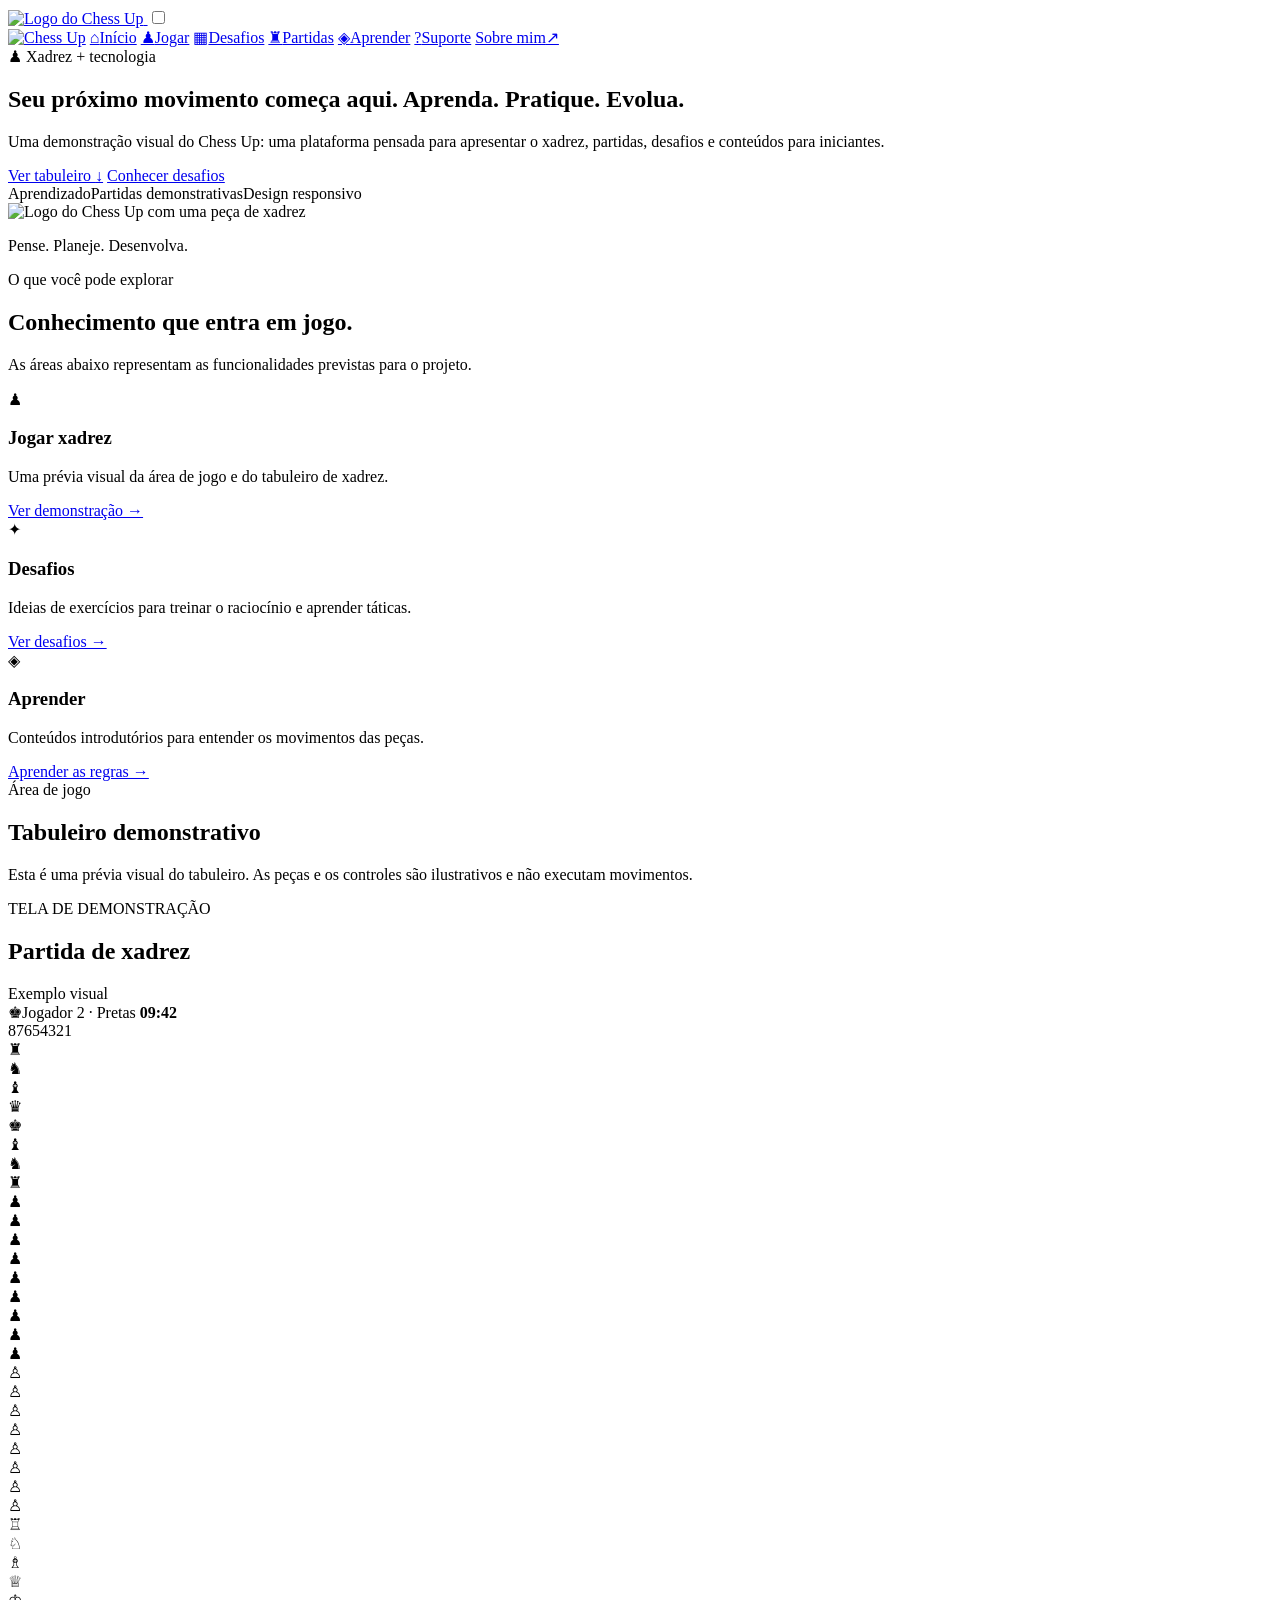
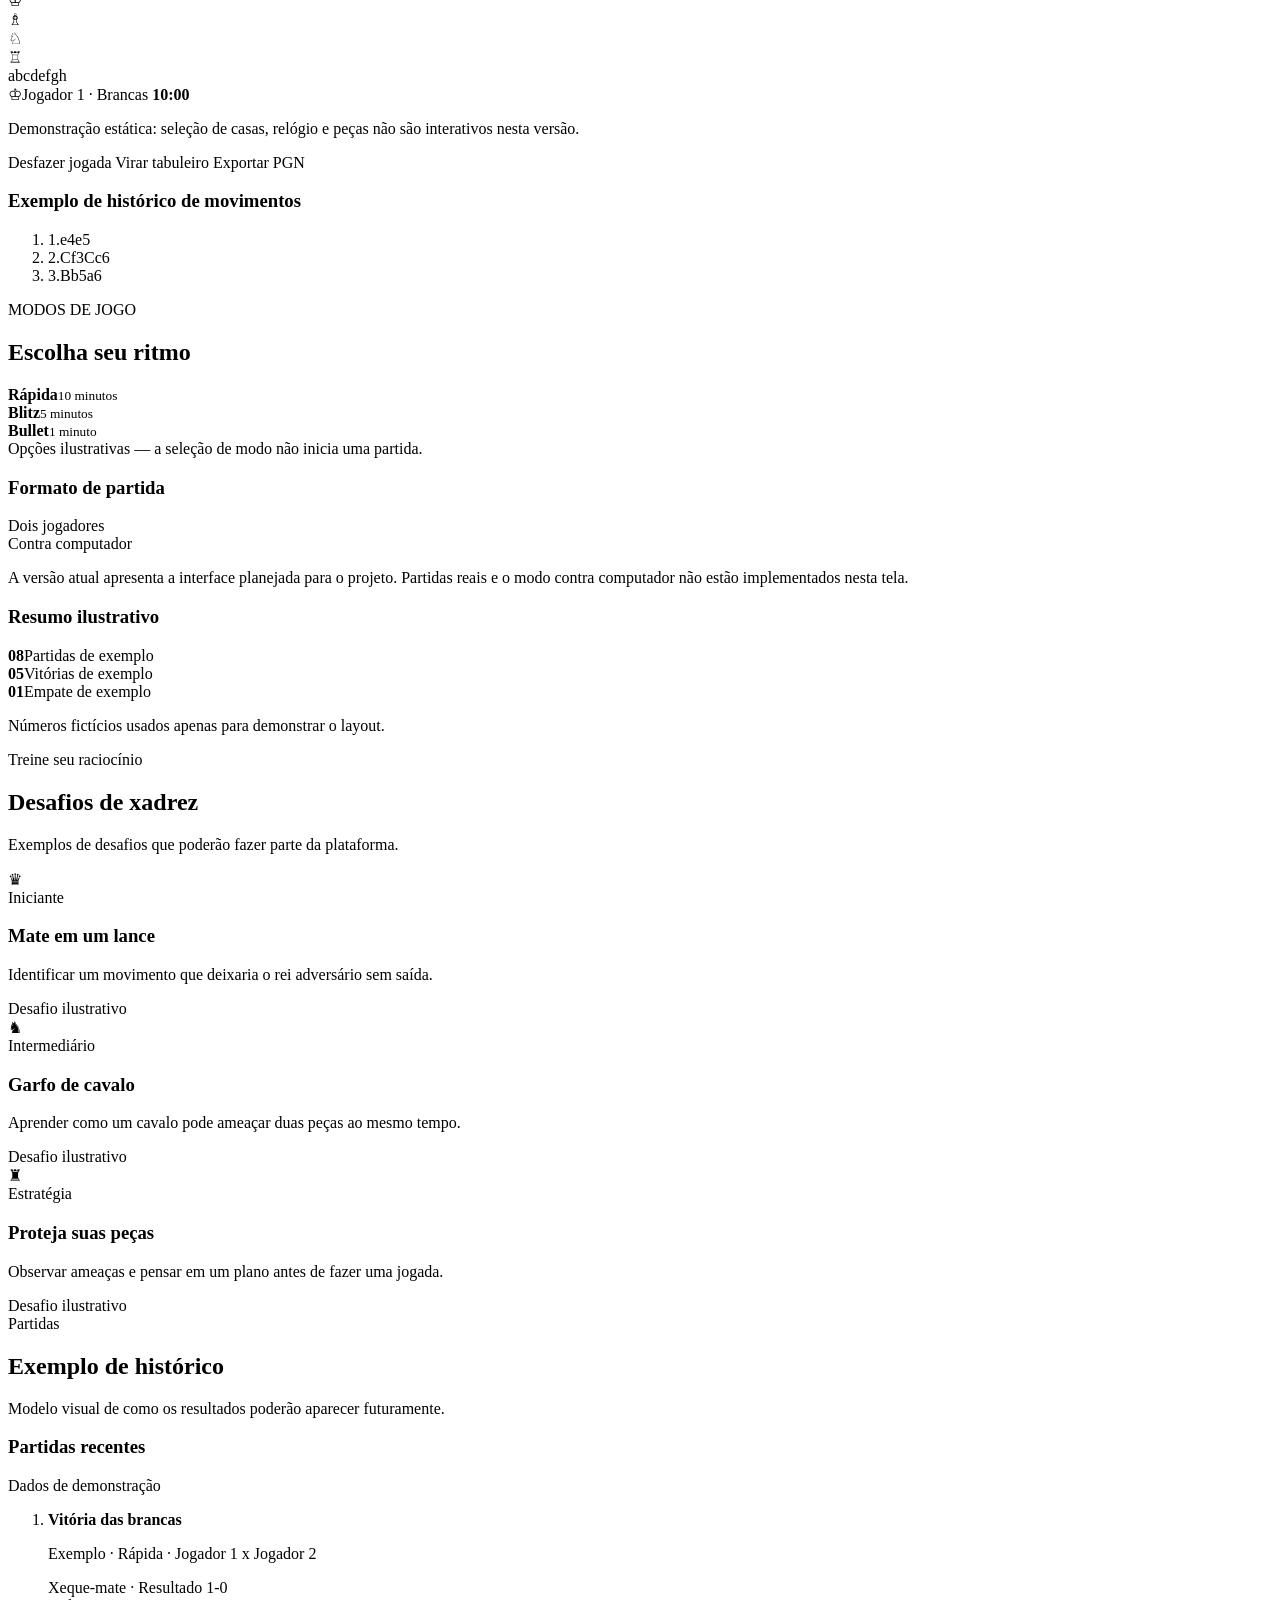
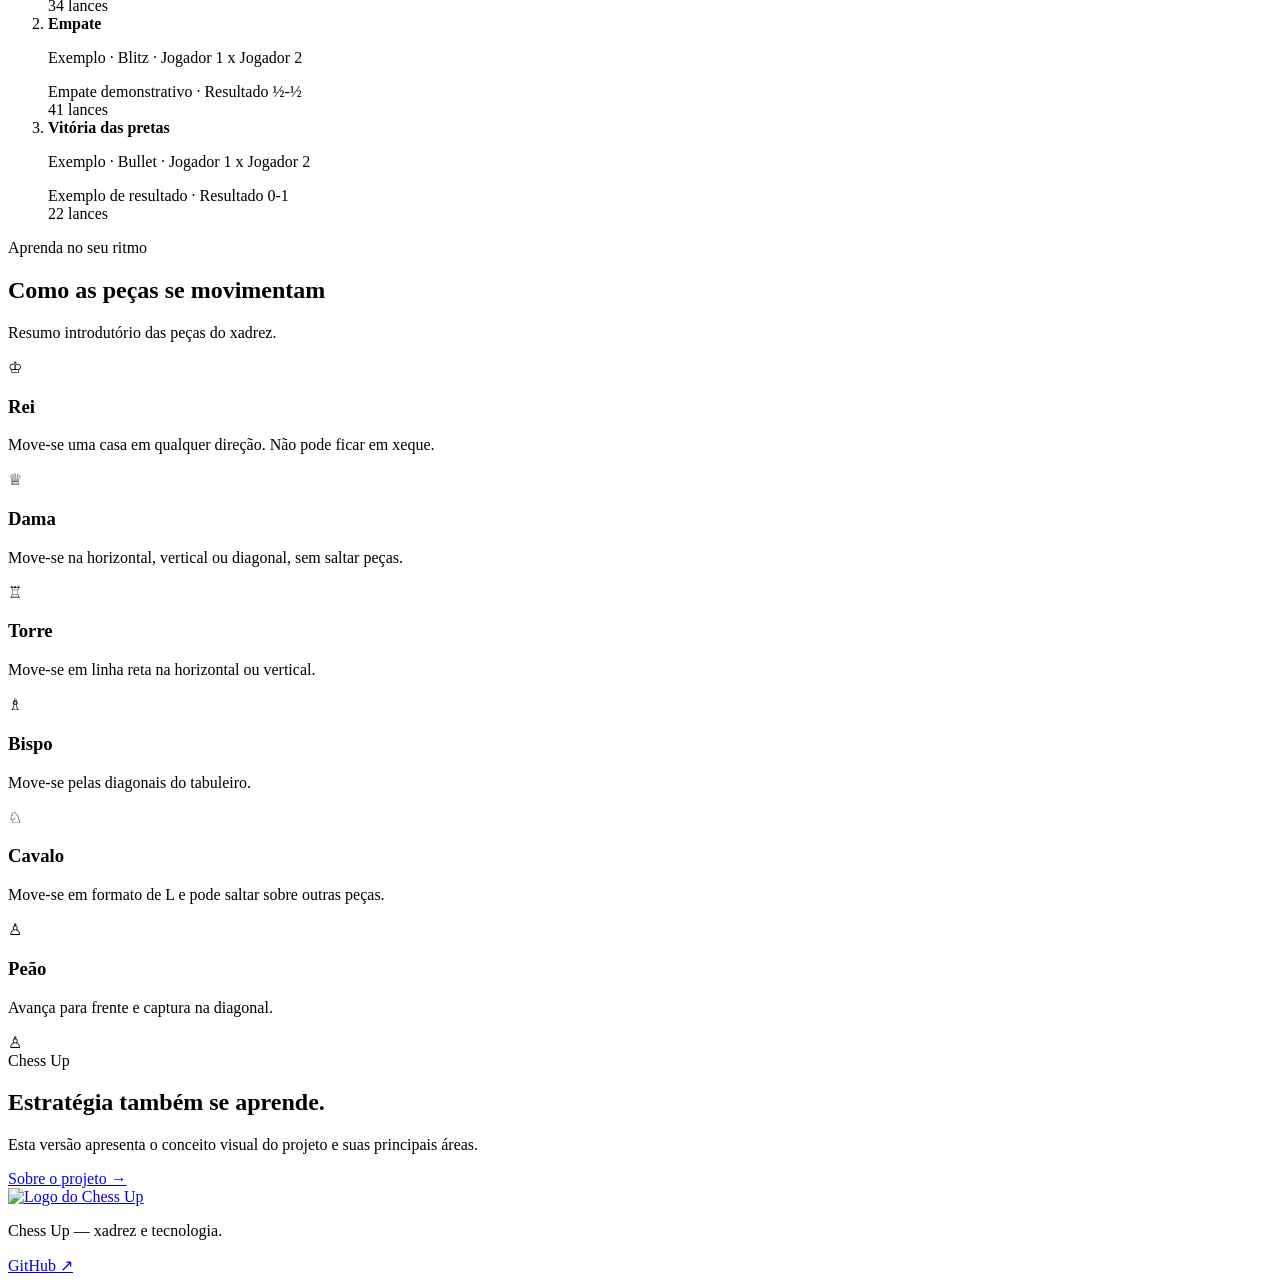
==== home.html @ ea9aa83e "Add support link to home navigation" ====
<!DOCTYPE html>
<html lang="pt-BR">
<head>
    <meta charset="UTF-8">
    <meta name="viewport" content="width=device-width, initial-scale=1.0">
    <meta name="description" content="Chess Up: demonstração visual de uma plataforma de xadrez para aprender, praticar e evoluir.">
    <title>Chess Up | Aprenda, pratique e evolua</title>
    <link rel="stylesheet" href="style.css">
</head>
<body>
<header class="site-header">
    <nav class="navbar container" aria-label="Navegação principal">
        <a class="brand" href="home.html" aria-label="Chess Up - Início">
            <img src="logo-chessup.png" alt="Logo do Chess Up">
        </a>

        <input class="menu-checkbox" type="checkbox" id="menu-checkbox" aria-label="Abrir menu de navegação">
        <label class="menu-toggle" for="menu-checkbox" aria-hidden="true"><span></span><span></span><span></span></label>
        <label class="menu-overlay" for="menu-checkbox" aria-label="Fechar menu"></label>

        <div class="nav-links" id="nav-links">
            <a class="menu-brand" href="home.html" aria-label="Chess Up - Início"><img src="logo-chessup.png" alt="Chess Up"></a>
            <a class="nav-link active" href="#inicio" aria-current="page"><span aria-hidden="true">⌂</span><span>Início</span></a>
            <a class="nav-link" href="#tabuleiro"><span aria-hidden="true">♟</span><span>Jogar</span></a>
            <a class="nav-link" href="#problemas"><span aria-hidden="true">▦</span><span>Desafios</span></a>
            <a class="nav-link" href="#partidas"><span aria-hidden="true">♜</span><span>Partidas</span></a>
            <a class="nav-link" href="#aprendizado"><span aria-hidden="true">◈</span><span>Aprender</span></a>
            <a class="nav-link" href="suporte.html"><span aria-hidden="true">?</span><span>Suporte</span></a>
            <a class="nav-cta" href="sobre.html"><span>Sobre mim</span><span aria-hidden="true">↗</span></a>
        </div>
    </nav>
</header>

<main>
    <section class="hero container" id="inicio">
        <div class="hero-content">
            <span class="eyebrow">♟ Xadrez + tecnologia</span>
            <h1>Seu próximo movimento começa aqui. <span>Aprenda. Pratique. Evolua.</span></h1>
            <p class="hero-description">Uma demonstração visual do Chess Up: uma plataforma pensada para apresentar o xadrez, partidas, desafios e conteúdos para iniciantes.</p>
            <div class="hero-actions">
                <a class="button button-primary" href="#tabuleiro">Ver tabuleiro <span aria-hidden="true">↓</span></a>
                <a class="button button-secondary" href="#problemas">Conhecer desafios</a>
            </div>
            <div class="hero-highlights"><span>Aprendizado</span><span>Partidas demonstrativas</span><span>Design responsivo</span></div>
        </div>
        <div class="hero-visual">
            <img src="logo-chessup.png" alt="Logo do Chess Up com uma peça de xadrez">
            <p>Pense. Planeje. Desenvolva.</p>
        </div>
    </section>

    <section class="section container" id="recursos">
        <div class="section-heading">
            <span class="section-label">O que você pode explorar</span>
            <h2>Conhecimento que entra em jogo.</h2>
            <p>As áreas abaixo representam as funcionalidades previstas para o projeto.</p>
        </div>
        <div class="feature-grid">
            <article class="feature-card">
                <div class="feature-icon icon-blue" aria-hidden="true">♟</div>
                <h3>Jogar xadrez</h3>
                <p>Uma prévia visual da área de jogo e do tabuleiro de xadrez.</p>
                <a class="text-link" href="#tabuleiro">Ver demonstração →</a>
            </article>
            <article class="feature-card">
                <div class="feature-icon icon-green" aria-hidden="true">✦</div>
                <h3>Desafios</h3>
                <p>Ideias de exercícios para treinar o raciocínio e aprender táticas.</p>
                <a class="text-link" href="#problemas">Ver desafios →</a>
            </article>
            <article class="feature-card">
                <div class="feature-icon icon-gold" aria-hidden="true">◈</div>
                <h3>Aprender</h3>
                <p>Conteúdos introdutórios para entender os movimentos das peças.</p>
                <a class="text-link" href="#aprendizado">Aprender as regras →</a>
            </article>
        </div>
    </section>

    <section class="content-section container" id="tabuleiro">
        <div class="section-heading">
            <span class="section-label">Área de jogo</span>
            <h2>Tabuleiro demonstrativo</h2>
            <p>Esta é uma prévia visual do tabuleiro. As peças e os controles são ilustrativos e não executam movimentos.</p>
        </div>
        <div class="game-layout">
            <article class="panel board-panel">
                <div class="panel-heading">
                    <div><span class="section-label">TELA DE DEMONSTRAÇÃO</span><h2>Partida de xadrez</h2></div>
                    <span class="status-badge">Exemplo visual</span>
                </div>
                <div class="player-bar">
                    <span class="player-label"><span aria-hidden="true">♚</span><span>Jogador 2 · Pretas</span></span>
                    <strong class="clock">09:42</strong>
                </div>
                <div class="board-frame">
                    <div class="board-ranks" aria-hidden="true"><span>8</span><span>7</span><span>6</span><span>5</span><span>4</span><span>3</span><span>2</span><span>1</span></div>
                    <div class="chessboard" role="img" aria-label="Tabuleiro ilustrativo de xadrez com peças na posição inicial e algumas casas destacadas">
                    <div class="square square-light piece-black" role="img" aria-label="a8, peça preta">♜</div>
                    <div class="square square-dark piece-black" role="img" aria-label="b8, peça preta">♞</div>
                    <div class="square square-light piece-black" role="img" aria-label="c8, peça preta">♝</div>
                    <div class="square square-dark piece-black" role="img" aria-label="d8, peça preta">♛</div>
                    <div class="square square-light piece-black" role="img" aria-label="e8, peça preta">♚</div>
                    <div class="square square-dark piece-black" role="img" aria-label="f8, peça preta">♝</div>
                    <div class="square square-light piece-black" role="img" aria-label="g8, peça preta">♞</div>
                    <div class="square square-dark piece-black" role="img" aria-label="h8, peça preta">♜</div>
                    <div class="square square-dark piece-black" role="img" aria-label="a7, peça preta">♟</div>
                    <div class="square square-light piece-black" role="img" aria-label="b7, peça preta">♟</div>
                    <div class="square square-dark piece-black" role="img" aria-label="c7, peça preta">♟</div>
                    <div class="square square-light piece-black" role="img" aria-label="d7, peça preta">♟</div>
                    <div class="square square-dark piece-black" role="img" aria-label="e7, peça preta">♟</div>
                    <div class="square square-light piece-black" role="img" aria-label="f7, peça preta">♟</div>
                    <div class="square square-dark piece-black" role="img" aria-label="g7, peça preta">♟</div>
                    <div class="square square-light piece-black" role="img" aria-label="h7, peça preta">♟</div>
                    <div class="square square-light" role="img" aria-label="a6, casa vazia"></div>
                    <div class="square square-dark" role="img" aria-label="b6, casa vazia"></div>
                    <div class="square square-light" role="img" aria-label="c6, casa vazia"></div>
                    <div class="square square-dark" role="img" aria-label="d6, casa vazia"></div>
                    <div class="square square-light" role="img" aria-label="e6, casa vazia"></div>
                    <div class="square square-dark" role="img" aria-label="f6, casa vazia"></div>
                    <div class="square square-light" role="img" aria-label="g6, casa vazia"></div>
                    <div class="square square-dark" role="img" aria-label="h6, casa vazia"></div>
                    <div class="square square-dark" role="img" aria-label="a5, casa vazia"></div>
                    <div class="square square-light" role="img" aria-label="b5, casa vazia"></div>
                    <div class="square square-dark" role="img" aria-label="c5, casa vazia"></div>
                    <div class="square square-light piece-black last-move" role="img" aria-label="d5, peça preta">♟</div>
                    <div class="square square-dark" role="img" aria-label="e5, casa vazia"></div>
                    <div class="square square-light" role="img" aria-label="f5, casa vazia"></div>
                    <div class="square square-dark" role="img" aria-label="g5, casa vazia"></div>
                    <div class="square square-light" role="img" aria-label="h5, casa vazia"></div>
                    <div class="square square-light" role="img" aria-label="a4, casa vazia"></div>
                    <div class="square square-dark" role="img" aria-label="b4, casa vazia"></div>
                    <div class="square square-light" role="img" aria-label="c4, casa vazia"></div>
                    <div class="square square-dark piece-white last-move" role="img" aria-label="d4, peça branca">♙</div>
                    <div class="square square-light selected" role="img" aria-label="e4, casa vazia"></div>
                    <div class="square square-dark" role="img" aria-label="f4, casa vazia"></div>
                    <div class="square square-light" role="img" aria-label="g4, casa vazia"></div>
                    <div class="square square-dark" role="img" aria-label="h4, casa vazia"></div>
                    <div class="square square-dark" role="img" aria-label="a3, casa vazia"></div>
                    <div class="square square-light" role="img" aria-label="b3, casa vazia"></div>
                    <div class="square square-dark" role="img" aria-label="c3, casa vazia"></div>
                    <div class="square square-light" role="img" aria-label="d3, casa vazia"></div>
                    <div class="square square-dark" role="img" aria-label="e3, casa vazia"></div>
                    <div class="square square-light" role="img" aria-label="f3, casa vazia"></div>
                    <div class="square square-dark" role="img" aria-label="g3, casa vazia"></div>
                    <div class="square square-light" role="img" aria-label="h3, casa vazia"></div>
                    <div class="square square-light piece-white" role="img" aria-label="a2, peça branca">♙</div>
                    <div class="square square-dark piece-white" role="img" aria-label="b2, peça branca">♙</div>
                    <div class="square square-light piece-white" role="img" aria-label="c2, peça branca">♙</div>
                    <div class="square square-dark" role="img" aria-label="d2, casa vazia"></div>
                    <div class="square square-light piece-white" role="img" aria-label="e2, peça branca">♙</div>
                    <div class="square square-dark piece-white" role="img" aria-label="f2, peça branca">♙</div>
                    <div class="square square-light piece-white" role="img" aria-label="g2, peça branca">♙</div>
                    <div class="square square-dark piece-white" role="img" aria-label="h2, peça branca">♙</div>
                    <div class="square square-dark piece-white" role="img" aria-label="a1, peça branca">♖</div>
                    <div class="square square-light piece-white" role="img" aria-label="b1, peça branca">♘</div>
                    <div class="square square-dark piece-white" role="img" aria-label="c1, peça branca">♗</div>
                    <div class="square square-light piece-white" role="img" aria-label="d1, peça branca">♕</div>
                    <div class="square square-dark piece-white" role="img" aria-label="e1, peça branca">♔</div>
                    <div class="square square-light piece-white" role="img" aria-label="f1, peça branca">♗</div>
                    <div class="square square-dark piece-white" role="img" aria-label="g1, peça branca">♘</div>
                    <div class="square square-light piece-white" role="img" aria-label="h1, peça branca">♖</div>
                    </div>
                </div>
                <div class="board-files" aria-hidden="true"><span></span><span>a</span><span>b</span><span>c</span><span>d</span><span>e</span><span>f</span><span>g</span><span>h</span></div>
                <div class="player-bar active-player">
                    <span class="player-label"><span aria-hidden="true">♔</span><span>Jogador 1 · Brancas</span></span>
                    <strong class="clock">10:00</strong>
                </div>
                <p class="board-note">Demonstração estática: seleção de casas, relógio e peças não são interativos nesta versão.</p>
                <div class="game-actions">
                    <span class="button button-secondary">Desfazer jogada</span>
                    <span class="button button-secondary">Virar tabuleiro</span>
                    <span class="button button-outline">Exportar PGN</span>
                </div>
                <div class="move-history">
                    <h3>Exemplo de histórico de movimentos</h3>
                    <ol class="move-list">
                        <li class="move-pair"><span class="move-number">1.</span><span>e4</span><span>e5</span></li>
                        <li class="move-pair"><span class="move-number">2.</span><span>Cf3</span><span>Cc6</span></li>
                        <li class="move-pair"><span class="move-number">3.</span><span>Bb5</span><span>a6</span></li>
                    </ol>
                </div>
            </article>

            <aside class="game-options">
                <article class="panel play-card">
                    <span class="section-label">MODOS DE JOGO</span>
                    <h2>Escolha seu ritmo</h2>
                    <div class="mode-select">
                        <div class="mode-option is-selected"><strong>Rápida</strong><small>10 minutos</small></div>
                        <div class="mode-option"><strong>Blitz</strong><small>5 minutos</small></div>
                        <div class="mode-option"><strong>Bullet</strong><small>1 minuto</small></div>
                    </div>
                    <div class="demo-note">Opções ilustrativas — a seleção de modo não inicia uma partida.</div>
                    <h3>Formato de partida</h3>
                    <div class="opponent-select">
                        <div class="opponent-option is-selected">Dois jogadores</div>
                        <div class="opponent-option">Contra computador</div>
                    </div>
                    <p class="small-note">A versão atual apresenta a interface planejada para o projeto. Partidas reais e o modo contra computador não estão implementados nesta tela.</p>
                </article>
                <article class="panel stats-panel">
                    <h3>Resumo ilustrativo</h3>
                    <div class="stat-grid">
                        <div class="stat-card"><strong>08</strong><span>Partidas de exemplo</span></div>
                        <div class="stat-card"><strong>05</strong><span>Vitórias de exemplo</span></div>
                        <div class="stat-card"><strong>01</strong><span>Empate de exemplo</span></div>
                    </div>
                    <p class="small-note">Números fictícios usados apenas para demonstrar o layout.</p>
                </article>
            </aside>
        </div>
    </section>

    <section class="content-section container" id="problemas">
        <div class="section-heading">
            <span class="section-label">Treine seu raciocínio</span>
            <h2>Desafios de xadrez</h2>
            <p>Exemplos de desafios que poderão fazer parte da plataforma.</p>
        </div>
        <div class="feature-grid">
            <article class="feature-card">
                <div class="feature-icon icon-blue" aria-hidden="true">♛</div>
                <span class="difficulty">Iniciante</span>
                <h3>Mate em um lance</h3>
                <p>Identificar um movimento que deixaria o rei adversário sem saída.</p>
                <span class="text-link">Desafio ilustrativo</span>
            </article>
            <article class="feature-card">
                <div class="feature-icon icon-green" aria-hidden="true">♞</div>
                <span class="difficulty">Intermediário</span>
                <h3>Garfo de cavalo</h3>
                <p>Aprender como um cavalo pode ameaçar duas peças ao mesmo tempo.</p>
                <span class="text-link">Desafio ilustrativo</span>
            </article>
            <article class="feature-card">
                <div class="feature-icon icon-gold" aria-hidden="true">♜</div>
                <span class="difficulty">Estratégia</span>
                <h3>Proteja suas peças</h3>
                <p>Observar ameaças e pensar em um plano antes de fazer uma jogada.</p>
                <span class="text-link">Desafio ilustrativo</span>
            </article>
        </div>
    </section>

    <section class="content-section container" id="partidas">
        <div class="section-heading">
            <span class="section-label">Partidas</span>
            <h2>Exemplo de histórico</h2>
            <p>Modelo visual de como os resultados poderão aparecer futuramente.</p>
        </div>
        <article class="panel history-panel">
            <div class="history-header"><h3>Partidas recentes</h3><span class="difficulty">Dados de demonstração</span></div>
            <ol class="history-list">
                <li class="history-item"><div class="history-item-main"><strong>Vitória das brancas</strong><p>Exemplo · Rápida · Jogador 1 x Jogador 2</p><span class="history-reason">Xeque-mate · Resultado 1-0</span></div><span class="history-move-count">34 lances</span></li>
                <li class="history-item"><div class="history-item-main"><strong>Empate</strong><p>Exemplo · Blitz · Jogador 1 x Jogador 2</p><span class="history-reason">Empate demonstrativo · Resultado ½-½</span></div><span class="history-move-count">41 lances</span></li>
                <li class="history-item"><div class="history-item-main"><strong>Vitória das pretas</strong><p>Exemplo · Bullet · Jogador 1 x Jogador 2</p><span class="history-reason">Exemplo de resultado · Resultado 0-1</span></div><span class="history-move-count">22 lances</span></li>
            </ol>
        </article>
    </section>

    <section class="content-section container" id="aprendizado">
        <div class="section-heading"><span class="section-label">Aprenda no seu ritmo</span><h2>Como as peças se movimentam</h2><p>Resumo introdutório das peças do xadrez.</p></div>
        <div class="learning-grid">
            <article class="feature-card"><div class="feature-icon icon-blue" aria-hidden="true">♔</div><h3>Rei</h3><p>Move-se uma casa em qualquer direção. Não pode ficar em xeque.</p></article>
            <article class="feature-card"><div class="feature-icon icon-green" aria-hidden="true">♕</div><h3>Dama</h3><p>Move-se na horizontal, vertical ou diagonal, sem saltar peças.</p></article>
            <article class="feature-card"><div class="feature-icon icon-gold" aria-hidden="true">♖</div><h3>Torre</h3><p>Move-se em linha reta na horizontal ou vertical.</p></article>
            <article class="feature-card"><div class="feature-icon icon-blue" aria-hidden="true">♗</div><h3>Bispo</h3><p>Move-se pelas diagonais do tabuleiro.</p></article>
            <article class="feature-card"><div class="feature-icon icon-green" aria-hidden="true">♘</div><h3>Cavalo</h3><p>Move-se em formato de L e pode saltar sobre outras peças.</p></article>
            <article class="feature-card"><div class="feature-icon icon-gold" aria-hidden="true">♙</div><h3>Peão</h3><p>Avança para frente e captura na diagonal.</p></article>
        </div>
    </section>

    <section class="learning-banner">
        <div class="learning-symbol" aria-hidden="true">♙</div>
        <div><span class="section-label label-light">Chess Up</span><h2>Estratégia também se aprende.</h2><p>Esta versão apresenta o conceito visual do projeto e suas principais áreas.</p></div>
        <a href="sobre.html" class="button button-light">Sobre o projeto →</a>
    </section>
</main>

<footer class="site-footer">
    <div class="footer-inner container">
        <a class="brand brand-footer" href="home.html" aria-label="Chess Up - Início"><img src="logo-chessup.png" alt="Logo do Chess Up"></a>
        <p>Chess Up — xadrez e tecnologia.</p>
        <a class="footer-github" href="https://github.com/IsacNetero07" target="_blank" rel="noopener noreferrer">GitHub ↗</a>
    </div>
</footer>
</body>
</html>
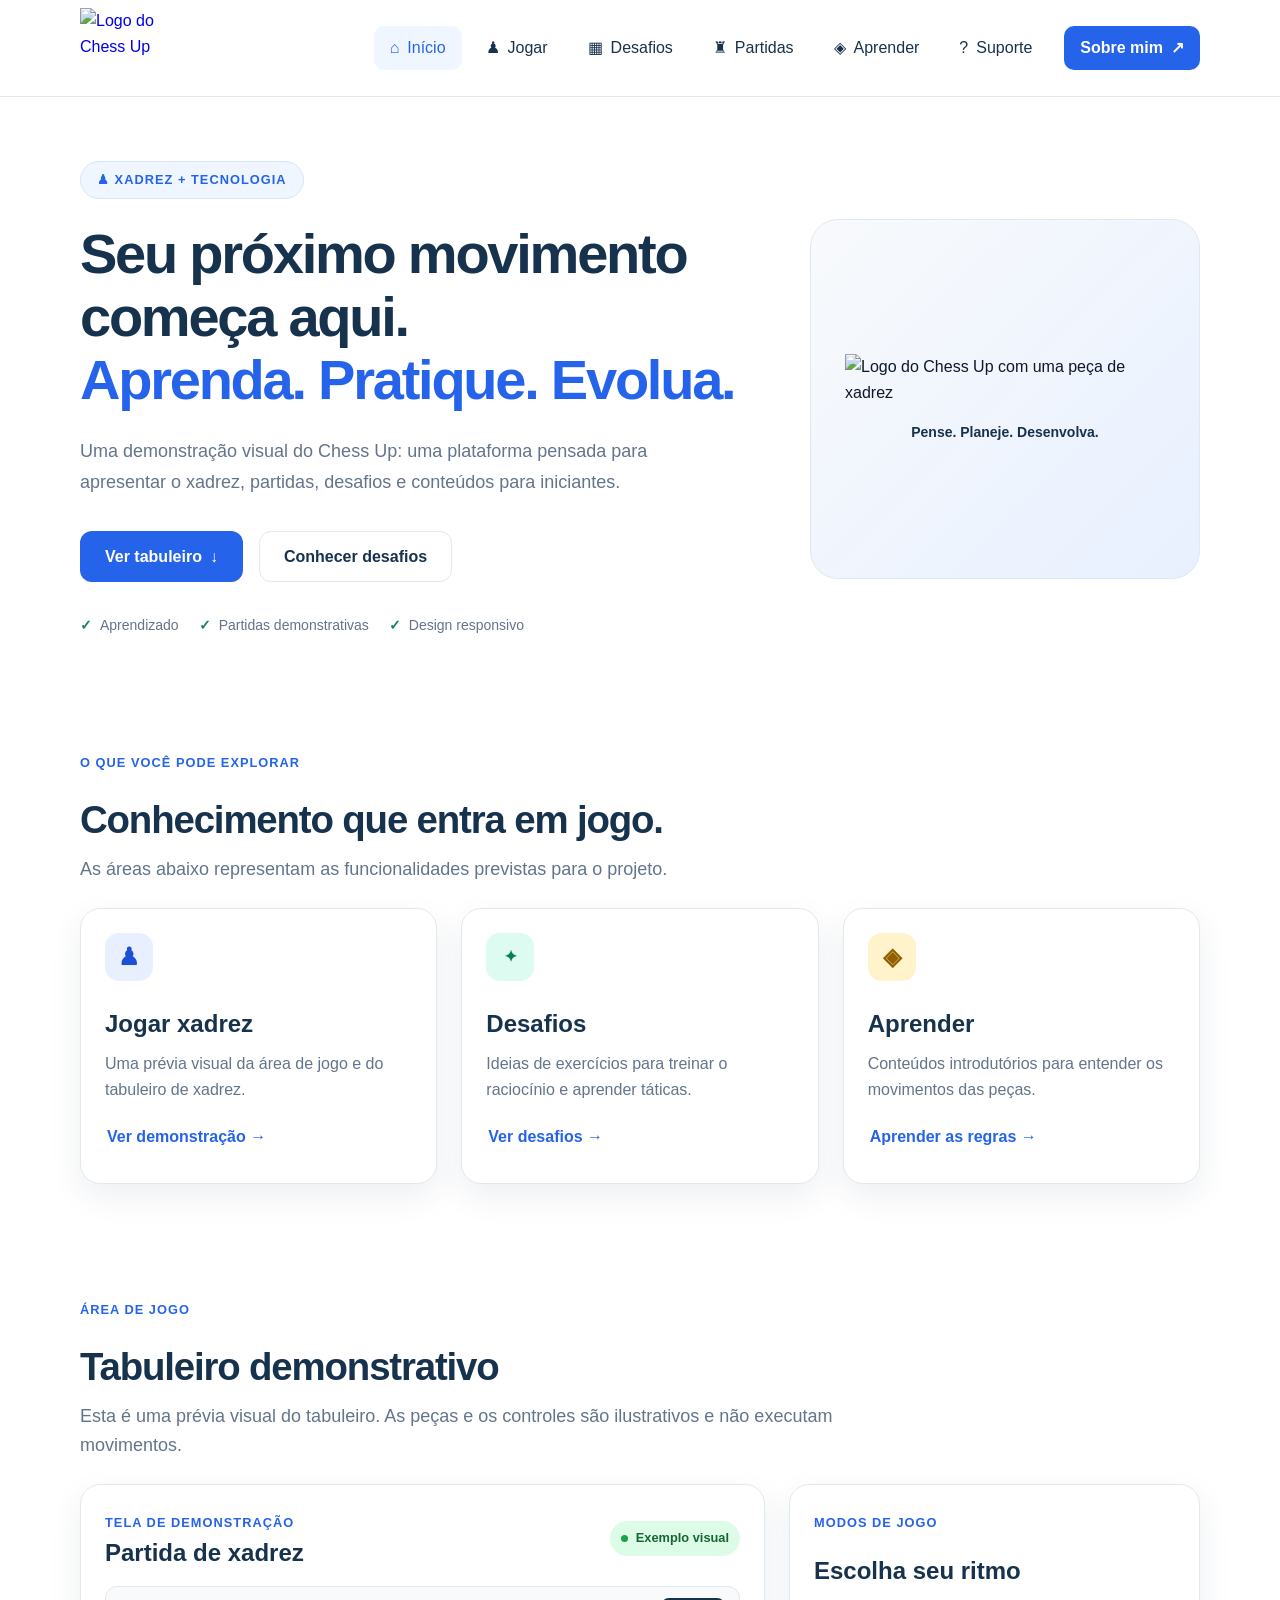
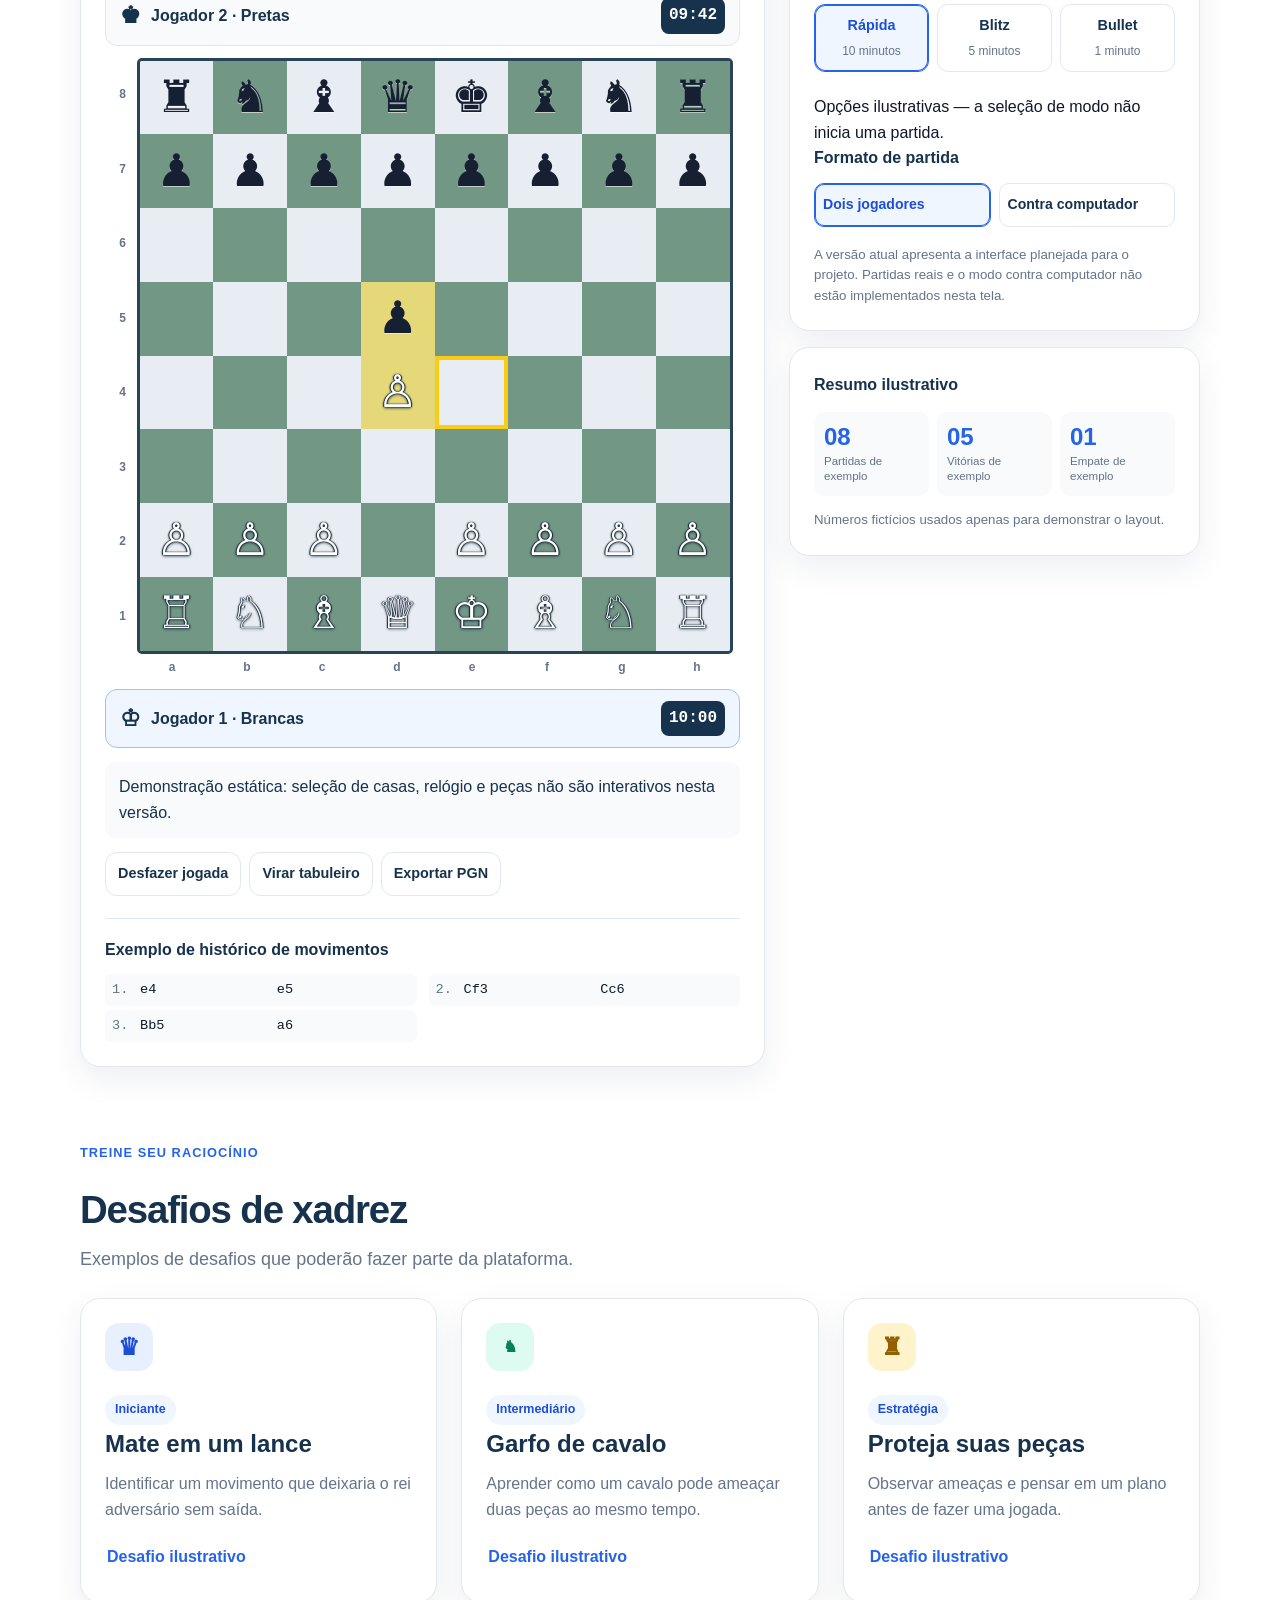
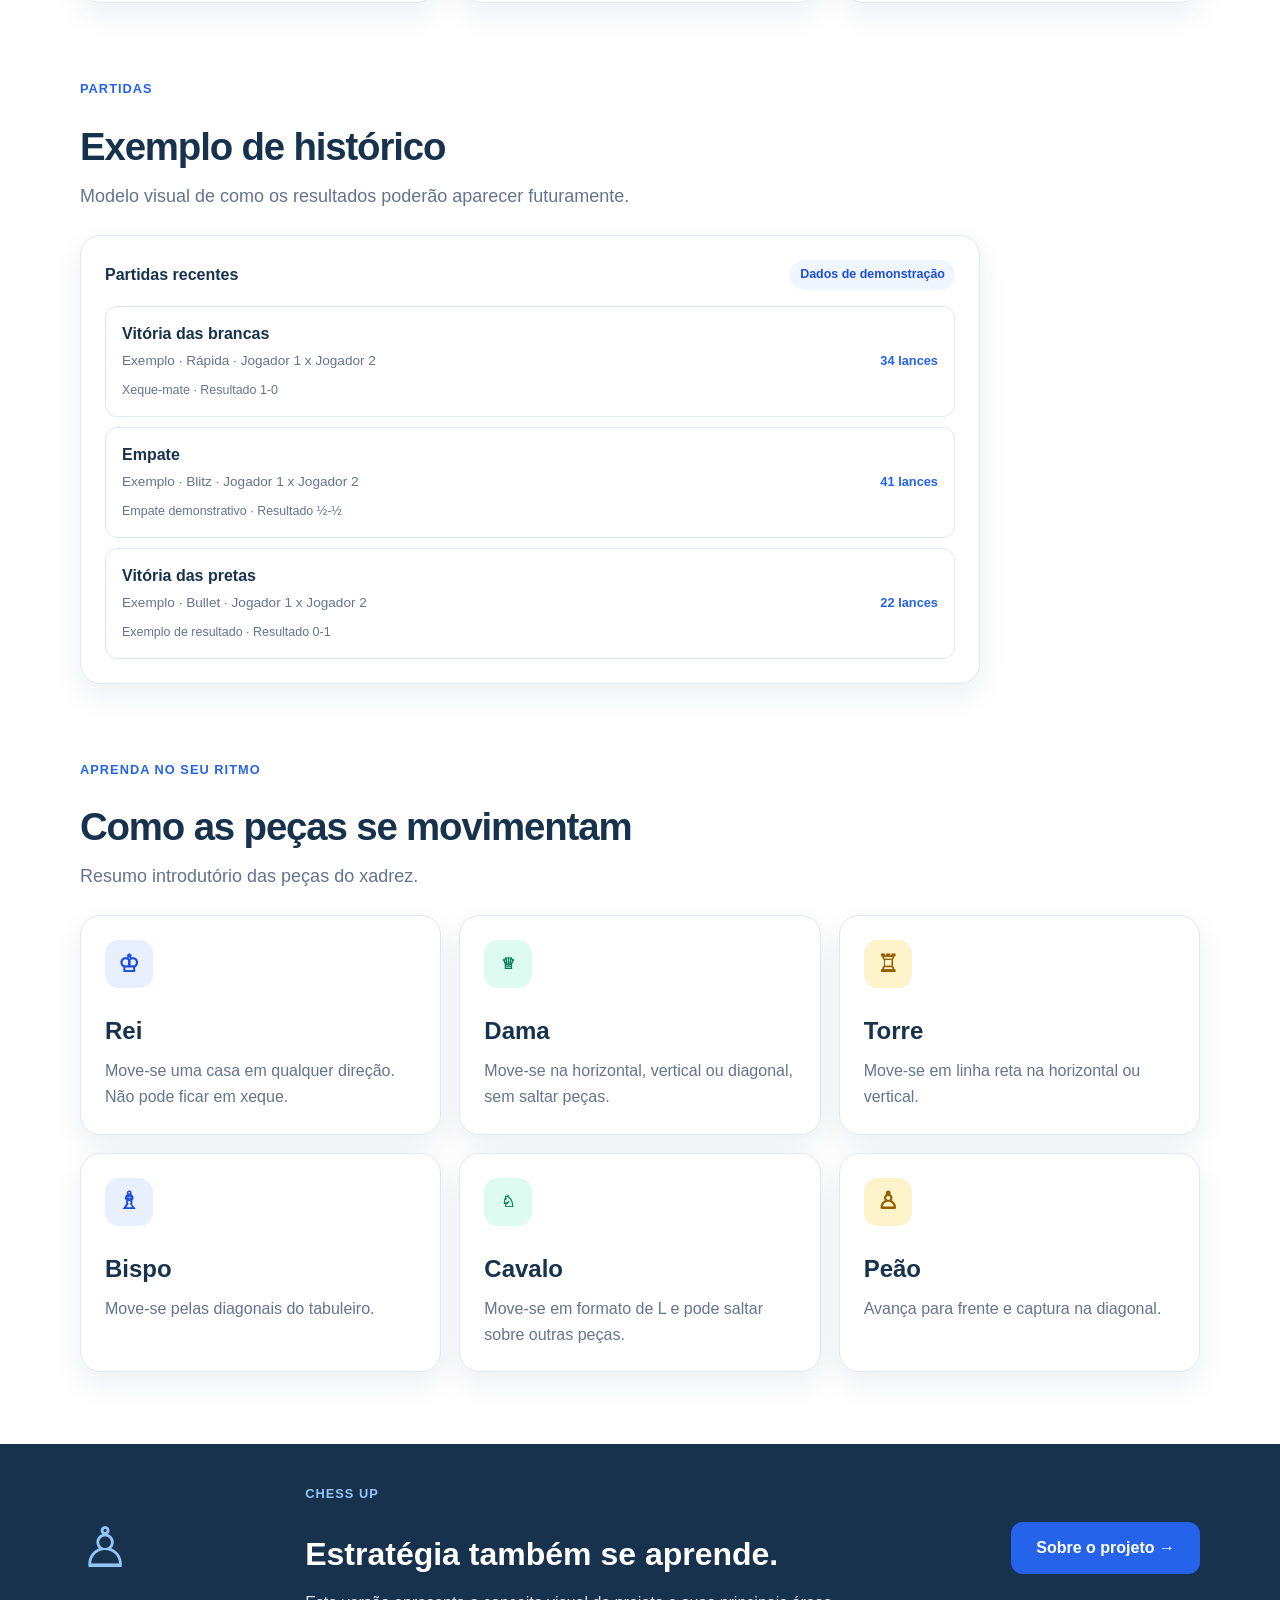
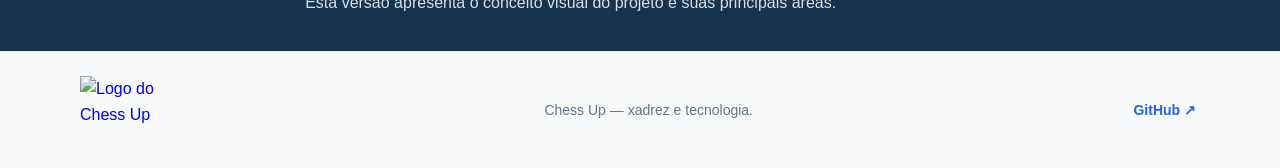
==== commit 76e80afb: "Update GitHub profile link to current username" ====
--- a/home.html
+++ b/home.html
@@ -283,7 +283,7 @@
     <div class="footer-inner container">
         <a class="brand brand-footer" href="home.html" aria-label="Chess Up - Início"><img src="logo-chessup.png" alt="Logo do Chess Up"></a>
         <p>Chess Up — xadrez e tecnologia.</p>
-        <a class="footer-github" href="https://github.com/IsacNetero07" target="_blank" rel="noopener noreferrer">GitHub ↗</a>
+        <a class="footer-github" href="https://github.com/IsacNeves11" target="_blank" rel="noopener noreferrer">GitHub ↗</a>
     </div>
 </footer>
 </body>
--- a/style.css
+++ b/style.css
@@ -0,0 +1,1319 @@
+
+:root {
+    --navy: #17324D;
+    --navy-dark: #102437;
+    --blue: #2563EB;
+    --blue-hover: #1D4ED8;
+    --white: #FFFFFF;
+    --gray-50: #F8FAFC;
+    --gray-100: #EDF2F7;
+    --gray-200: #E2E8F0;
+    --gray-500: #64748B;
+    --gray-900: #0F172A;
+    --green: #3DD6A0;
+
+    --space-1: 8px;
+    --space-2: 16px;
+    --space-3: 24px;
+    --space-4: 32px;
+    --space-5: 40px;
+    --space-6: 48px;
+    --space-7: 56px;
+    --space-8: 64px;
+
+    --font-heading: "Segoe UI", Arial, sans-serif;
+    --font-body: Arial, sans-serif;
+    --text-small: 0.875rem;
+    --text-base: 1rem;
+    --text-medium: 1.125rem;
+    --text-subtitle: 1.5rem;
+    --text-title: 2rem;
+
+    --radius-card: 20px;
+    --shadow-card: 0 12px 32px rgba(23, 50, 77, 0.08);
+}
+
+* {
+    box-sizing: border-box;
+}
+
+html {
+    max-width: 100%;
+    overflow-x: clip;
+    scroll-behavior: smooth;
+    scroll-padding-top: 24px;
+}
+
+body {
+    width: 100%;
+    max-width: 100%;
+    overflow-x: clip;
+    overflow-wrap: break-word;
+    margin: 0;
+    color: var(--gray-900);
+    background: var(--white);
+    font-family: var(--font-body);
+    font-size: var(--text-base);
+    line-height: 1.6;
+}
+
+body.menu-open {
+    overflow: hidden;
+}
+
+img {
+    display: block;
+    max-width: 100%;
+    height: auto;
+}
+
+a {
+    -webkit-tap-highlight-color: transparent;
+}
+
+a:focus-visible,
+button:focus-visible {
+    outline: 3px solid var(--blue);
+    outline-offset: 4px;
+    border-radius: 8px;
+}
+
+button {
+    font: inherit;
+}
+
+.container {
+    width: min(1120px, calc(100% - 48px));
+    max-width: 100%;
+    margin-inline: auto;
+}
+
+/* CABEÇALHO */
+
+.site-header {
+    position: relative;
+    z-index: 10;
+    background: var(--white);
+    border-bottom: 1px solid var(--gray-200);
+}
+
+.navbar {
+    min-height: 96px;
+    display: flex;
+    align-items: center;
+    justify-content: space-between;
+    gap: 24px;
+    padding-block: 8px;
+}
+
+.brand {
+    display: inline-flex;
+    align-items: center;
+    flex-shrink: 0;
+    text-decoration: none;
+}
+
+.brand img {
+    width: 104px;
+    height: 80px;
+    object-fit: contain;
+}
+
+.menu-brand {
+    display: none;
+}
+
+.nav-links {
+    display: flex;
+    align-items: center;
+    justify-content: flex-end;
+    flex-wrap: wrap;
+    gap: 8px;
+}
+
+.nav-link,
+.nav-cta {
+    display: inline-flex;
+    align-items: center;
+    justify-content: center;
+    gap: 8px;
+    min-height: 44px;
+    padding: 8px 16px;
+    border: 0;
+    border-radius: 10px;
+    text-decoration: none;
+    transition: background-color 0.2s, color 0.2s;
+}
+
+.nav-link {
+    color: var(--navy);
+    background: transparent;
+}
+
+.nav-link:hover,
+.nav-link.active {
+    color: var(--blue);
+    background: #EFF6FF;
+}
+
+.nav-cta {
+    margin-left: 8px;
+    color: var(--white);
+    background: var(--blue);
+    font-weight: 700;
+}
+
+.nav-cta:hover {
+    color: var(--white);
+    background: var(--blue-hover);
+}
+
+.nav-icon {
+    display: inline-flex;
+    align-items: center;
+    justify-content: center;
+    flex: 0 0 18px;
+    width: 18px;
+    height: 18px;
+}
+
+/* BOTÃO HAMBÚRGUER */
+
+.menu-toggle {
+    display: none;
+    position: relative;
+    z-index: 1002;
+    width: 46px;
+    height: 46px;
+    flex: 0 0 46px;
+    flex-direction: column;
+    align-items: center;
+    justify-content: center;
+    gap: 5px;
+    padding: 0;
+    border: 1px solid var(--gray-200);
+    border-radius: 12px;
+    background: var(--gray-50);
+    cursor: pointer;
+}
+
+.menu-toggle span {
+    display: block;
+    width: 21px;
+    height: 2px;
+    border-radius: 2px;
+    background: var(--navy);
+    transition: transform 0.2s ease, opacity 0.2s ease;
+}
+
+.menu-toggle[aria-expanded="true"] span:first-child {
+    transform: translateY(7px) rotate(45deg);
+}
+
+.menu-toggle[aria-expanded="true"] span:nth-child(2) {
+    opacity: 0;
+}
+
+.menu-toggle[aria-expanded="true"] span:last-child {
+    transform: translateY(-7px) rotate(-45deg);
+}
+
+.menu-overlay[hidden] {
+    display: none;
+}
+
+/* HERO DA HOME */
+
+.hero {
+    display: flex;
+    align-items: center;
+    justify-content: space-between;
+    gap: 48px;
+    padding-block: 64px;
+}
+
+.hero-content {
+    flex: 1 1 55%;
+    min-width: 0;
+}
+
+.eyebrow,
+.section-label {
+    display: inline-block;
+    margin-bottom: 24px;
+    color: var(--blue);
+    font-size: 0.8rem;
+    font-weight: 700;
+    letter-spacing: 0.08em;
+    text-transform: uppercase;
+}
+
+.eyebrow {
+    padding: 8px 16px;
+    border: 1px solid #D6E5FC;
+    border-radius: 999px;
+    background: #EFF6FF;
+}
+
+.hero h1 {
+    max-width: 700px;
+    margin: 0 0 24px;
+    color: var(--navy);
+    font-family: var(--font-heading);
+    font-size: clamp(2.2rem, 5vw, 3.5rem);
+    line-height: 1.12;
+    letter-spacing: -0.04em;
+}
+
+.hero h1 span {
+    display: block;
+    color: var(--blue);
+}
+
+.hero-description {
+    max-width: 590px;
+    margin: 0;
+    color: var(--gray-500);
+    font-size: var(--text-medium);
+    line-height: 1.75;
+}
+
+.hero-actions {
+    display: flex;
+    flex-wrap: wrap;
+    gap: 16px;
+    margin-top: 32px;
+}
+
+.button {
+    display: inline-flex;
+    align-items: center;
+    justify-content: center;
+    gap: 8px;
+    min-height: 48px;
+    padding: 12px 24px;
+    border: 1px solid transparent;
+    border-radius: 12px;
+    font-weight: 700;
+    text-align: center;
+    text-decoration: none;
+    transition: transform 0.2s, background-color 0.2s;
+}
+
+.button:hover {
+    transform: translateY(-2px);
+}
+
+.button-primary {
+    color: var(--white);
+    background: var(--blue);
+}
+
+.button-primary:hover {
+    background: var(--blue-hover);
+}
+
+.button-secondary {
+    color: var(--navy);
+    background: var(--white);
+    border-color: var(--gray-200);
+}
+
+.button-secondary:hover {
+    border-color: #B8C7D8;
+}
+
+.hero-highlights {
+    display: flex;
+    flex-wrap: wrap;
+    gap: 12px 20px;
+    margin-top: 32px;
+    color: var(--gray-500);
+    font-size: var(--text-small);
+}
+
+.hero-highlights span::before {
+    content: "✓";
+    margin-right: 8px;
+    color: #14845D;
+    font-weight: 700;
+}
+
+/* LOGO EM DESTAQUE */
+
+.hero-visual {
+    display: flex;
+    flex: 0 1 390px;
+    flex-direction: column;
+    align-items: center;
+    justify-content: center;
+    gap: 16px;
+    min-width: 0;
+    min-height: 360px;
+    padding: 24px;
+    overflow: hidden;
+    border: 1px solid var(--gray-200);
+    border-radius: 28px;
+    background: linear-gradient(135deg, var(--gray-50), #E8F0FF);
+}
+
+.hero-visual img {
+    width: min(100%, 320px);
+    height: auto;
+    object-fit: contain;
+}
+
+.hero-visual p {
+    margin: 0;
+    color: var(--navy);
+    font-size: var(--text-small);
+    font-weight: 700;
+    text-align: center;
+}
+
+/* RECURSOS */
+
+.section {
+    padding-block: 48px 64px;
+}
+
+.section-heading {
+    max-width: 700px;
+    margin-bottom: 32px;
+}
+
+.section-heading h2,
+.about-band h2,
+.about-copy h2 {
+    margin: 0 0 16px;
+    color: var(--navy);
+    font-family: var(--font-heading);
+    font-size: clamp(1.75rem, 3vw, 2.5rem);
+    line-height: 1.2;
+    letter-spacing: -0.03em;
+}
+
+.section-heading p {
+    margin: 0;
+    color: var(--gray-500);
+    font-size: var(--text-medium);
+}
+
+.feature-grid {
+    display: flex;
+    align-items: stretch;
+    flex-wrap: wrap;
+    gap: 24px;
+}
+
+.feature-card {
+    display: flex;
+    flex: 1 1 280px;
+    flex-direction: column;
+    align-items: flex-start;
+    min-width: 0;
+    padding: 24px;
+    border: 1px solid var(--gray-200);
+    border-radius: var(--radius-card);
+    background: var(--white);
+    box-shadow: var(--shadow-card);
+    transition: transform 0.2s, box-shadow 0.2s;
+}
+
+.feature-card:hover {
+    transform: translateY(-4px);
+    box-shadow: 0 18px 40px rgba(23, 50, 77, 0.12);
+}
+
+.feature-icon {
+    display: flex;
+    align-items: center;
+    justify-content: center;
+    width: 48px;
+    height: 48px;
+    margin-bottom: 24px;
+    border-radius: 14px;
+    font-size: 1.5rem;
+    font-weight: 700;
+}
+
+.icon-blue {
+    color: #1D4ED8;
+    background: #E8F0FF;
+}
+
+.icon-green {
+    color: #087F5B;
+    background: #DDFBF0;
+    font-size: 1rem;
+}
+
+.icon-gold {
+    color: #936000;
+    background: #FFF3CC;
+}
+
+.feature-card h3 {
+    margin: 0 0 8px;
+    color: var(--navy);
+    font-family: var(--font-heading);
+    font-size: var(--text-subtitle);
+}
+
+.feature-card p {
+    margin: 0;
+    color: var(--gray-500);
+}
+
+/* SOBRE O PROJETO */
+
+.about-band {
+    padding-block: 48px;
+    background: var(--navy);
+    color: var(--white);
+}
+
+.about-band-inner {
+    display: flex;
+    align-items: center;
+    justify-content: space-between;
+    gap: 48px;
+}
+
+.label-light {
+    color: #93C5FD;
+}
+
+.about-band h2 {
+    max-width: 500px;
+    margin-bottom: 0;
+    color: var(--white);
+}
+
+.about-band-copy {
+    max-width: 520px;
+}
+
+.about-band-copy p {
+    margin: 0 0 24px;
+    color: #D5E0EC;
+}
+
+.button-light {
+    color: var(--white);
+    background: var(--blue);
+}
+
+.button-light:hover {
+    background: var(--blue-hover);
+}
+
+/* SOBRE MIM */
+
+.about-hero {
+    display: flex;
+    align-items: flex-start;
+    gap: 48px;
+    padding-block: 48px;
+}
+
+.profile-card {
+    display: flex;
+    flex: 0 1 360px;
+    flex-direction: column;
+    align-items: center;
+    padding: 32px;
+    border: 1px solid var(--gray-200);
+    border-radius: 24px;
+    background: var(--white);
+    box-shadow: var(--shadow-card);
+    text-align: center;
+}
+
+.profile-image-wrap {
+    display: flex;
+    align-items: center;
+    justify-content: center;
+    width: 152px;
+    height: 152px;
+    margin-bottom: 24px;
+    border-radius: 50%;
+    background: linear-gradient(135deg, #EFF6FF, #DBEAFE);
+}
+
+.profile-avatar {
+    width: 136px;
+    height: 136px;
+    border: 4px solid var(--white);
+    border-radius: 50%;
+    object-fit: cover;
+}
+
+.profile-status {
+    display: inline-flex;
+    align-items: center;
+    gap: 8px;
+    padding: 8px 16px;
+    border-radius: 999px;
+    color: #1D4ED8;
+    background: #EFF6FF;
+    font-size: var(--text-small);
+    font-weight: 700;
+}
+
+.profile-status span {
+    width: 8px;
+    height: 8px;
+    border-radius: 50%;
+    background: var(--blue);
+}
+
+.profile-card h1 {
+    margin: 24px 0 8px;
+    color: var(--navy);
+    font-family: var(--font-heading);
+    font-size: var(--text-title);
+    line-height: 1.2;
+}
+
+.profile-card > p {
+    margin: 0 0 24px;
+    color: var(--gray-500);
+}
+
+.profile-button {
+    width: 100%;
+}
+
+.about-copy {
+    flex: 1 1 55%;
+    min-width: 0;
+    padding-block: 16px;
+}
+
+.about-copy h2 {
+    margin-bottom: 24px;
+}
+
+.about-copy > p {
+    margin: 0 0 24px;
+    color: var(--gray-500);
+    font-size: var(--text-medium);
+}
+
+.interest-list {
+    display: flex;
+    flex-direction: column;
+    gap: 16px;
+    margin-block: 32px;
+}
+
+.interest-item {
+    display: flex;
+    align-items: flex-start;
+    gap: 16px;
+    padding: 16px;
+    border: 1px solid var(--gray-200);
+    border-radius: 14px;
+    background: var(--white);
+}
+
+.interest-icon {
+    display: flex;
+    flex: 0 0 40px;
+    align-items: center;
+    justify-content: center;
+    width: 40px;
+    height: 40px;
+    border-radius: 12px;
+    background: #EFF6FF;
+    color: var(--blue);
+    font-weight: 700;
+}
+
+.interest-item h3 {
+    margin: 0 0 8px;
+    color: var(--navy);
+    font-size: var(--text-base);
+}
+
+.interest-item p {
+    margin: 0;
+    color: var(--gray-500);
+}
+
+.back-link {
+    display: inline-flex;
+    align-items: center;
+    min-height: 44px;
+    padding: 8px 4px;
+    color: var(--blue);
+    font-weight: 700;
+    text-decoration: none;
+}
+
+.back-link:hover {
+    text-decoration: underline;
+}
+
+/* RODAPÉ */
+
+.site-footer {
+    background: var(--gray-50);
+    color: var(--navy);
+    border-top: 1px solid var(--gray-200);
+}
+
+.footer-inner {
+    display: flex;
+    align-items: center;
+    justify-content: space-between;
+    flex-wrap: wrap;
+    gap: 16px;
+    padding-block: 24px;
+}
+
+.brand-footer img {
+    width: 88px;
+    height: 68px;
+}
+
+.footer-inner p {
+    margin: 0;
+    color: var(--gray-500);
+    font-size: var(--text-small);
+}
+
+.footer-github {
+    display: inline-flex;
+    align-items: center;
+    min-height: 44px;
+    padding: 8px 4px;
+    color: var(--blue);
+    font-size: var(--text-small);
+    font-weight: 700;
+    text-decoration: none;
+}
+
+/* TABLETS */
+
+@media screen and (max-width: 900px) {
+    .navbar {
+        flex-direction: column;
+        justify-content: center;
+        gap: 12px;
+        padding-block: 16px;
+    }
+
+    .nav-links {
+        justify-content: center;
+        width: 100%;
+    }
+
+    .hero {
+        gap: 32px;
+        padding-block: 48px;
+    }
+
+    .hero-visual {
+        flex-basis: 300px;
+        min-height: 300px;
+    }
+
+    .about-band-inner {
+        align-items: flex-start;
+        flex-direction: column;
+        gap: 24px;
+    }
+}
+
+/* CELULARES: MENU LATERAL */
+
+@media screen and (max-width: 680px) {
+    .container {
+        width: calc(100% - 32px);
+    }
+
+    .navbar {
+        width: 100%;
+        min-height: 76px;
+        flex-direction: row;
+        align-items: center;
+        justify-content: space-between;
+        flex-wrap: nowrap;
+        padding: 8px 16px;
+        gap: 12px;
+    }
+
+    .brand img {
+        width: 88px;
+        height: 64px;
+        object-fit: contain;
+    }
+
+    .menu-toggle {
+        display: flex;
+    }
+
+    /* Fundo escurecido quando o menu abre */
+    .menu-overlay {
+        position: fixed;
+        inset: 0;
+        z-index: 1000;
+        background: rgba(16, 36, 55, 0.48);
+    }
+
+    /* Logo da marca dentro do menu lateral */
+    .menu-brand {
+        display: flex;
+        align-items: center;
+        justify-content: flex-start;
+        width: 100%;
+        min-height: 72px;
+        margin: 0 0 12px;
+        padding: 0 4px 16px;
+        border-bottom: 1px solid var(--gray-200);
+        text-decoration: none;
+    }
+
+    .menu-brand img {
+        width: min(180px, 100%);
+        max-width: 100%;
+        height: auto;
+        object-fit: contain;
+    }
+
+    /* Menu fechado fora da tela */
+    .nav-links {
+        display: flex;
+        position: fixed;
+        top: 0;
+        bottom: 0;
+        left: 0;
+        z-index: 1001;
+
+        width: min(82vw, 320px);
+        height: 100vh;
+        height: 100dvh;
+        padding: 24px 20px;
+
+        flex-direction: column;
+        align-items: stretch;
+        justify-content: flex-start;
+        flex-wrap: nowrap;
+        gap: 8px;
+
+        overflow-y: auto;
+        overscroll-behavior: contain;
+        background: var(--white);
+        box-shadow: 12px 0 32px rgba(16, 36, 55, 0.12);
+
+        transform: translateX(-105%);
+        visibility: hidden;
+        transition: transform 0.25s ease, visibility 0.25s ease;
+    }
+
+    /* Menu aberto */
+    .nav-links.is-open {
+        transform: translateX(0);
+        visibility: visible;
+    }
+
+    .nav-link,
+    .nav-cta {
+        display: flex;
+        width: 100%;
+        min-width: 0;
+        min-height: 50px;
+        flex: 0 0 auto;
+        align-items: center;
+        justify-content: flex-start;
+        gap: 12px;
+        margin: 0;
+        padding: 12px 14px;
+        border-radius: 10px;
+        font-size: 1rem;
+        text-align: left;
+    }
+
+    .nav-link {
+        color: var(--navy);
+    }
+
+    .nav-link:hover,
+    .nav-link.active {
+        color: var(--blue);
+        background: #EFF6FF;
+    }
+
+    .nav-cta {
+        margin-top: 8px;
+        color: var(--white);
+        background: var(--blue);
+    }
+
+    .nav-icon {
+        flex: 0 0 20px;
+        width: 20px;
+        height: 20px;
+    }
+
+    /* Conteúdo principal */
+    .hero {
+        flex-direction: column;
+        align-items: stretch;
+        gap: 24px;
+        padding-block: 32px;
+    }
+
+    .hero-content {
+        width: 100%;
+    }
+
+    .hero h1 {
+        font-size: clamp(2rem, 8vw, 2.75rem);
+        line-height: 1.15;
+        overflow-wrap: anywhere;
+    }
+
+    .hero-description {
+        font-size: 1rem;
+    }
+
+    .hero-actions {
+        flex-direction: column;
+        align-items: stretch;
+        gap: 12px;
+    }
+
+    .hero-actions .button {
+        width: 100%;
+    }
+
+    .hero-highlights {
+        flex-direction: column;
+        gap: 8px;
+    }
+
+    .hero-visual {
+        width: 100%;
+        min-width: 0;
+        min-height: 0;
+        flex: auto;
+        padding: 20px;
+        border-radius: 20px;
+    }
+
+    .hero-visual img {
+        width: min(100%, 260px);
+    }
+
+    /* Cards */
+    .section {
+        padding-block: 32px;
+    }
+
+    .section-heading h2,
+    .about-band h2,
+    .about-copy h2 {
+        font-size: 1.65rem;
+    }
+
+    .section-heading p {
+        font-size: 1rem;
+    }
+
+    .feature-grid {
+        flex-direction: column;
+        gap: 16px;
+    }
+
+    .feature-card {
+        width: 100%;
+        min-width: 0;
+        flex: auto;
+    }
+
+    /* Faixa sobre o projeto */
+    .about-band {
+        padding-block: 32px;
+    }
+
+    .about-band-inner {
+        flex-direction: column;
+        gap: 20px;
+    }
+
+    .about-band-copy {
+        width: 100%;
+        max-width: none;
+    }
+
+    /* Página Sobre mim */
+    .about-hero {
+        flex-direction: column;
+        align-items: stretch;
+        gap: 24px;
+        padding-block: 32px;
+    }
+
+    .profile-card {
+        width: 100%;
+        max-width: 420px;
+        flex: auto;
+        align-self: center;
+        padding: 24px 16px;
+    }
+
+    .about-copy {
+        width: 100%;
+        min-width: 0;
+        padding: 0;
+    }
+
+    .about-copy > p {
+        font-size: 1rem;
+    }
+
+    .interest-item {
+        width: 100%;
+        min-width: 0;
+    }
+
+    /* Rodapé */
+    .footer-inner {
+        flex-direction: column;
+        align-items: center;
+        justify-content: center;
+        gap: 12px;
+        text-align: center;
+    }
+}
+
+/* CELULARES PEQUENOS */
+
+@media screen and (max-width: 380px) {
+    .container {
+        width: calc(100% - 24px);
+    }
+
+    .hero h1 {
+        font-size: 1.85rem;
+    }
+
+    .hero-visual {
+        padding: 12px;
+    }
+
+    .feature-card {
+        padding: 20px;
+    }
+}
+
+/* Compatibilidade para navegadores sem suporte a overflow-x: clip */
+@supports not (overflow-x: clip) {
+    html,
+    body {
+        overflow-x: hidden;
+    }
+}
+
+/* ACESSIBILIDADE */
+
+@media (prefers-reduced-motion: reduce) {
+    html {
+        scroll-behavior: auto;
+    }
+
+    *,
+    *::before,
+    *::after {
+        transition: none !important;
+        animation: none !important;
+    }
+}
+
+
+/* CHESS UP: PARTIDAS, TABULEIRO E DESAFIOS */
+.welcome{display:flex;align-items:center;justify-content:space-between;gap:24px;padding-block:12px 36px}
+.welcome h1{max-width:780px;margin:0 0 16px;color:var(--navy);font-family:var(--font-heading);font-size:clamp(2rem,4.5vw,3.25rem);line-height:1.12;letter-spacing:-.04em}
+.welcome h1 span{display:block;color:var(--blue)}
+.welcome p{max-width:700px;margin:0;color:var(--gray-500);font-size:var(--text-medium)}
+.content-section{padding-block:48px 24px;scroll-margin-top:24px}
+.section-heading{max-width:760px;margin-bottom:24px}
+.section-heading h2{margin:0 0 12px;color:var(--navy);font-family:var(--font-heading);font-size:clamp(1.8rem,3vw,2.5rem);line-height:1.2}
+.section-heading p{margin:0;color:var(--gray-500)}
+.text-link{display:inline-flex;align-items:center;min-height:44px;margin-top:auto;padding:8px 2px;color:var(--blue);font-weight:700;text-decoration:none}
+.text-link:hover{text-decoration:underline}
+.feature-card .text-link{margin-top:12px}
+.game-layout{display:grid;grid-template-columns:minmax(0,1.25fr) minmax(280px,.75fr);align-items:start;gap:24px}
+.panel{min-width:0;padding:24px;border:1px solid var(--gray-200);border-radius:var(--radius-card);background:var(--white);box-shadow:var(--shadow-card)}
+.panel-heading,.history-header{display:flex;align-items:center;justify-content:space-between;gap:16px;margin-bottom:18px}
+.panel-heading h2,.play-card h2{margin:0;color:var(--navy);font-family:var(--font-heading);font-size:1.5rem;line-height:1.2}
+.panel-heading .section-label{margin-bottom:6px}
+.status-badge{display:inline-flex;align-items:center;gap:8px;flex-shrink:0;padding:7px 11px;border-radius:999px;color:#166534;background:#DCFCE7;font-size:.8rem;font-weight:700}
+.status-badge::before{width:7px;height:7px;border-radius:50%;background:#16A34A;content:""}
+.status-badge.is-finished{color:#7F1D1D;background:#FEE2E2}
+.status-badge.is-finished::before{background:#DC2626}
+.player-bar{display:flex;align-items:center;justify-content:space-between;gap:12px;margin-block:12px;padding:11px 14px;border:1px solid var(--gray-200);border-radius:12px;background:var(--gray-50)}
+.player-bar.active-player{border-color:#93C5FD;background:#EFF6FF}
+.player-label{display:inline-flex;align-items:center;gap:10px;min-width:0;color:var(--navy);font-weight:700;overflow-wrap:anywhere}
+.player-label>span:first-child{font-size:1.45rem;line-height:1}
+.clock{flex-shrink:0;min-width:64px;padding:5px 8px;border-radius:8px;color:#FFF;background:var(--navy);font-family:Consolas,"Courier New",monospace;font-size:1rem;text-align:center;font-variant-numeric:tabular-nums}
+.clock.clock-low{background:#B91C1C}
+.board-frame{display:grid;grid-template-columns:20px minmax(0,1fr);align-items:stretch;gap:4px;width:100%;max-width:620px;margin-inline:auto}
+.board-ranks{display:grid;grid-template-rows:repeat(8,minmax(0,1fr));align-items:center;justify-items:center;color:var(--gray-500);font-size:.75rem;font-weight:700}
+.chessboard{display:grid;grid-template-columns:repeat(8,minmax(0,1fr));width:100%;aspect-ratio:1;overflow:hidden;border:3px solid #294357;border-radius:5px;background:#E8EDF3;touch-action:manipulation}
+.square{position:relative;display:grid;place-items:center;min-width:0;min-height:0;aspect-ratio:1;padding:0;border:0;border-radius:0;font-family:"Segoe UI Symbol","Noto Sans Symbols 2","DejaVu Sans",serif;font-size:clamp(1.2rem,4.4vw,2.8rem);line-height:1;cursor:pointer;transition:background-color .12s}
+.square-light{background:#E8EDF3}
+.square-dark{background:#729785}
+.square.piece-white{color:#FFF;text-shadow:0 1px 3px #152535,1px 0 1px #152535,-1px 0 1px #152535}
+.square.piece-black{color:#172033;text-shadow:0 1px 0 rgba(255,255,255,.55)}
+.square.selected{box-shadow:inset 0 0 0 4px #FACC15}
+.square.legal-target::after{position:absolute;width:25%;height:25%;border-radius:50%;background:rgba(37,99,235,.62);content:"";pointer-events:none}
+.square.capture-target::after{width:78%;height:78%;border:4px solid rgba(220,38,38,.7);background:transparent}
+.square.last-move:not(.selected){background-color:#E4D878}
+.square.in-check{background:#F87171!important}
+.square:focus-visible{z-index:1;outline:3px solid #1D4ED8;outline-offset:-4px}
+.square:disabled{cursor:default}
+.board-files{display:grid;grid-template-columns:20px repeat(8,minmax(0,1fr));gap:4px;width:100%;max-width:620px;margin:4px auto 0;color:var(--gray-500);font-size:.75rem;font-weight:700;text-align:center}
+.board-note{min-height:48px;margin:14px 0;padding:12px 14px;border-radius:10px;color:var(--navy);background:var(--gray-50);overflow-wrap:anywhere}
+.game-actions{display:flex;flex-wrap:wrap;gap:8px}
+.game-actions .button{min-height:44px;padding:9px 12px;font-size:.9rem}
+.button-outline{color:var(--navy);border-color:var(--gray-200);background:#FFF}
+.button-outline:hover:not(:disabled){border-color:#94A3B8;background:var(--gray-50)}
+.button-danger{color:#FFF;background:#B91C1C}
+.button-danger:hover:not(:disabled){background:#991B1B}
+button:disabled{opacity:.48;cursor:not-allowed}
+.move-history{margin-top:22px;padding-top:18px;border-top:1px solid var(--gray-200)}
+.move-history h3,.play-card h3,.stats-panel h3,.history-header h3{margin:0 0 12px;color:var(--navy);font-size:1rem}
+.move-list{display:grid;grid-template-columns:repeat(2,minmax(0,1fr));gap:4px 12px;max-height:150px;overflow-y:auto;margin:0;padding:0;list-style:none}
+.move-pair{display:grid;grid-template-columns:24px minmax(0,1fr) minmax(0,1fr);gap:4px;padding:5px 7px;border-radius:6px;color:var(--gray-900);background:var(--gray-50);font-family:Consolas,"Courier New",monospace;font-size:.85rem}
+.move-number,.muted-item{color:var(--gray-500)}
+.game-options{display:flex;flex-direction:column;gap:16px;min-width:0}
+.play-card h2{margin-bottom:18px}
+.mode-select{display:grid;grid-template-columns:repeat(3,minmax(0,1fr));gap:8px;margin-bottom:22px}
+.mode-option{display:flex;flex-direction:column;align-items:center;justify-content:center;gap:5px;min-width:0;min-height:68px;padding:8px 5px;border:1px solid var(--gray-200);border-radius:11px;color:var(--navy);background:#FFF;cursor:pointer}
+.mode-option strong{font-size:.9rem}
+.mode-option small{color:var(--gray-500);font-size:.75rem}
+.mode-option.is-selected,.opponent-option.is-selected{border-color:var(--blue);color:#1D4ED8;background:#EFF6FF;box-shadow:inset 0 0 0 1px var(--blue)}
+.opponent-select{display:grid;grid-template-columns:repeat(2,minmax(0,1fr));gap:8px;margin-bottom:18px}
+.opponent-option{min-height:44px;padding:9px 8px;border:1px solid var(--gray-200);border-radius:10px;color:var(--navy);background:#FFF;font-size:.88rem;font-weight:700;cursor:pointer}
+.player-inputs{display:grid;gap:12px;margin-bottom:16px}
+.player-inputs label{display:flex;flex-direction:column;gap:6px;color:var(--navy);font-size:.85rem;font-weight:700}
+.player-inputs input{width:100%;min-width:0;min-height:44px;padding:10px 12px;border:1px solid #CBD5E1;border-radius:9px;color:var(--gray-900);background:#FFF;font:inherit;font-weight:400}
+.player-inputs input:focus-visible{outline:3px solid #93C5FD;outline-offset:2px;border-color:var(--blue)}
+.button-full{width:100%}
+.small-note{margin:14px 0 0;color:var(--gray-500);font-size:.83rem;line-height:1.55}
+.stat-grid{display:grid;grid-template-columns:repeat(3,minmax(0,1fr));gap:8px;margin-block:14px}
+.stat-card{display:flex;flex-direction:column;align-items:flex-start;gap:4px;min-width:0;padding:12px 10px;border-radius:10px;background:var(--gray-50)}
+.stat-card strong{color:var(--blue);font-size:1.5rem;line-height:1.1}
+.stat-card span{color:var(--gray-500);font-size:.72rem;line-height:1.3}
+.quiz-panel{max-width:820px}
+.quiz-topline,.quiz-footer{display:flex;align-items:center;justify-content:space-between;gap:12px}
+.quiz-topline{margin-bottom:18px;color:var(--gray-500);font-size:.85rem}
+.difficulty{display:inline-flex;align-items:center;min-height:28px;padding:5px 10px;border-radius:999px;color:#1D4ED8;background:#EFF6FF;font-size:.78rem;font-weight:700}
+.quiz-panel h3{margin:0 0 18px;color:var(--navy);font-family:var(--font-heading);font-size:1.35rem;line-height:1.35}
+.quiz-options{display:grid;grid-template-columns:repeat(2,minmax(0,1fr));gap:10px}
+.quiz-option{min-height:48px;padding:12px 14px;border:1px solid var(--gray-200);border-radius:10px;color:var(--navy);background:#FFF;text-align:left;cursor:pointer}
+.quiz-option:hover:not(:disabled){border-color:#93C5FD;background:#F8FAFC}
+.quiz-option.correct{border-color:#16A34A;color:#166534;background:#DCFCE7}
+.quiz-option.wrong{border-color:#DC2626;color:#991B1B;background:#FEE2E2}
+.quiz-feedback{min-height:50px;margin:16px 0;padding:12px 14px;border-radius:10px;color:var(--gray-500);background:var(--gray-50)}
+.quiz-footer{padding-top:4px;color:var(--gray-500);font-size:.85rem}
+.history-panel{max-width:900px}
+.history-header{margin-bottom:8px}
+.history-header h3{margin:0}
+.button-small{min-height:40px;padding:8px 12px;font-size:.85rem}
+.history-list{display:flex;flex-direction:column;gap:10px;margin:16px 0 0;padding:0;list-style:none}
+.history-item{display:flex;align-items:center;justify-content:space-between;gap:16px;padding:14px 16px;border:1px solid var(--gray-200);border-radius:12px;background:#FFF}
+.history-item-main{min-width:0}
+.history-item-main strong{color:var(--navy)}
+.history-item-main p{margin:4px 0;color:var(--gray-500);font-size:.85rem;overflow-wrap:anywhere}
+.history-reason{color:var(--gray-500);font-size:.78rem}
+.history-move-count{flex-shrink:0;color:var(--blue);font-size:.8rem;font-weight:700}
+.learning-grid{display:grid;grid-template-columns:repeat(3,minmax(0,1fr));gap:18px}
+.learning-grid .feature-card{min-width:0}
+.learning-banner{display:flex;align-items:center;justify-content:space-between;gap:24px;margin-top:48px;padding:36px max(24px,calc((100% - 1120px)/2));color:#FFF;background:var(--navy)}
+.learning-banner h2{margin:0 0 10px;color:#FFF;font-family:var(--font-heading);font-size:clamp(1.5rem,2.5vw,2rem)}
+.learning-banner p{max-width:620px;margin:0;color:#D5E0EC}
+.learning-symbol{flex-shrink:0;color:#93C5FD;font-size:3.5rem}
+@media screen and (max-width:900px){
+    .game-layout{grid-template-columns:minmax(0,1fr)}
+    .game-options{display:grid;grid-template-columns:repeat(2,minmax(0,1fr));align-items:start}
+    .play-card{grid-row:span 2}
+    .learning-grid{grid-template-columns:repeat(2,minmax(0,1fr))}
+    .learning-banner{flex-wrap:wrap;padding-inline:24px}
+}
+@media screen and (max-width:680px){
+    .welcome{align-items:stretch;flex-direction:column;padding-top:8px}
+    .welcome .button{align-self:stretch}
+    .content-section{padding-block:32px 16px}
+    .panel{padding:16px;border-radius:16px}
+    .panel-heading{align-items:flex-start}
+    .status-badge{max-width:45%;white-space:normal}
+    .game-options{display:flex}
+    .mode-select{gap:6px}
+    .mode-option{min-height:62px}
+    .game-actions .button{flex:1 1 calc(50% - 8px)}
+    .quiz-options{grid-template-columns:minmax(0,1fr)}
+    .quiz-footer,.history-header{align-items:stretch;flex-direction:column}
+    .history-header .button{width:100%}
+    .history-item{align-items:flex-start}
+    .learning-grid{grid-template-columns:minmax(0,1fr)}
+    .learning-banner{align-items:flex-start;flex-direction:column;margin-top:32px;padding:28px 20px}
+}
+@media screen and (max-width:380px){
+    .board-frame{grid-template-columns:16px minmax(0,1fr);gap:2px}
+    .board-files{grid-template-columns:16px repeat(8,minmax(0,1fr));gap:2px}
+    .square{font-size:clamp(1rem,7vw,1.65rem)}
+    .player-bar{padding-inline:9px}
+    .player-label{font-size:.82rem}
+    .clock{min-width:58px;font-size:.9rem}
+    .stat-grid{gap:5px}
+    .stat-card{padding-inline:6px}
+}
+
+
+/* MENU RESPONSIVO SEM JAVASCRIPT */
+.menu-checkbox {
+    position: absolute;
+    width: 1px;
+    height: 1px;
+    margin: -1px;
+    padding: 0;
+    overflow: hidden;
+    clip: rect(0, 0, 0, 0);
+    white-space: nowrap;
+    border: 0;
+}
+.menu-overlay {
+    display: none;
+}
+.menu-checkbox:focus-visible + .menu-toggle {
+    outline: 3px solid var(--blue);
+    outline-offset: 4px;
+}
+.square {
+    cursor: default;
+}
+@media screen and (max-width: 680px) {
+    .menu-checkbox:checked ~ .menu-overlay {
+        display: block;
+    }
+    .menu-checkbox:checked ~ .nav-links {
+        transform: translateX(0);
+        visibility: visible;
+    }
+    .menu-checkbox:checked + .menu-toggle span:first-child {
+        transform: translateY(7px) rotate(45deg);
+    }
+    .menu-checkbox:checked + .menu-toggle span:nth-child(2) {
+        opacity: 0;
+    }
+    .menu-checkbox:checked + .menu-toggle span:last-child {
+        transform: translateY(-7px) rotate(-45deg);
+    }
+}
+
+
+/* PÁGINA DE SUPORTE — CHESS UP */
+.support-page {
+    max-width: 900px;
+    padding-top: 48px;
+    padding-bottom: 64px;
+}
+.support-intro {
+    max-width: 780px;
+    margin-bottom: 36px;
+}
+.support-intro h1 {
+    margin: 8px 0 14px;
+    color: var(--navy);
+    font-family: var(--font-heading);
+    font-size: clamp(2rem, 4vw, 3rem);
+    line-height: 1.12;
+}
+.support-intro > p {
+    color: var(--gray-500);
+    font-size: 1rem;
+    line-height: 1.65;
+}
+.support-notice {
+    margin-top: 22px;
+    padding: 16px 18px;
+    border-left: 4px solid var(--blue);
+    border-radius: 10px;
+    color: var(--navy) !important;
+    background: var(--gray-50);
+}
+.support-topic {
+    margin-top: 34px;
+}
+.support-topic h2 {
+    margin: 0 0 16px;
+    color: var(--navy);
+    font-family: var(--font-heading);
+    font-size: 1.5rem;
+}
+.support-faq {
+    margin-bottom: 12px;
+    padding: 14px 18px;
+    border: 1px solid var(--gray-200);
+    border-radius: 12px;
+    background: var(--white);
+    box-shadow: var(--shadow-card);
+}
+.support-faq summary {
+    position: relative;
+    padding-right: 26px;
+    color: var(--navy);
+    font-weight: 700;
+    line-height: 1.5;
+    cursor: pointer;
+    list-style: none;
+}
+.support-faq summary::-webkit-details-marker {
+    display: none;
+}
+.support-faq summary::after {
+    position: absolute;
+    top: 0;
+    right: 0;
+    color: var(--blue);
+    font-size: 1.25rem;
+    content: "+";
+}
+.support-faq[open] summary::after {
+    content: "−";
+}
+.support-faq summary:focus-visible {
+    outline: 3px solid #93C5FD;
+    outline-offset: 4px;
+    border-radius: 3px;
+}
+.support-faq ol {
+    margin: 14px 0 4px;
+    padding-left: 24px;
+    color: var(--gray-500);
+    line-height: 1.7;
+}
+.support-faq li {
+    padding-left: 3px;
+    margin-bottom: 7px;
+}
+.support-faq strong {
+    color: var(--navy);
+}
+.support-back {
+    margin-top: 36px;
+}
+@media screen and (max-width: 680px) {
+    .support-page {
+        padding-top: 32px;
+        padding-bottom: 44px;
+    }
+    .support-faq {
+        padding: 13px 14px;
+    }
+}
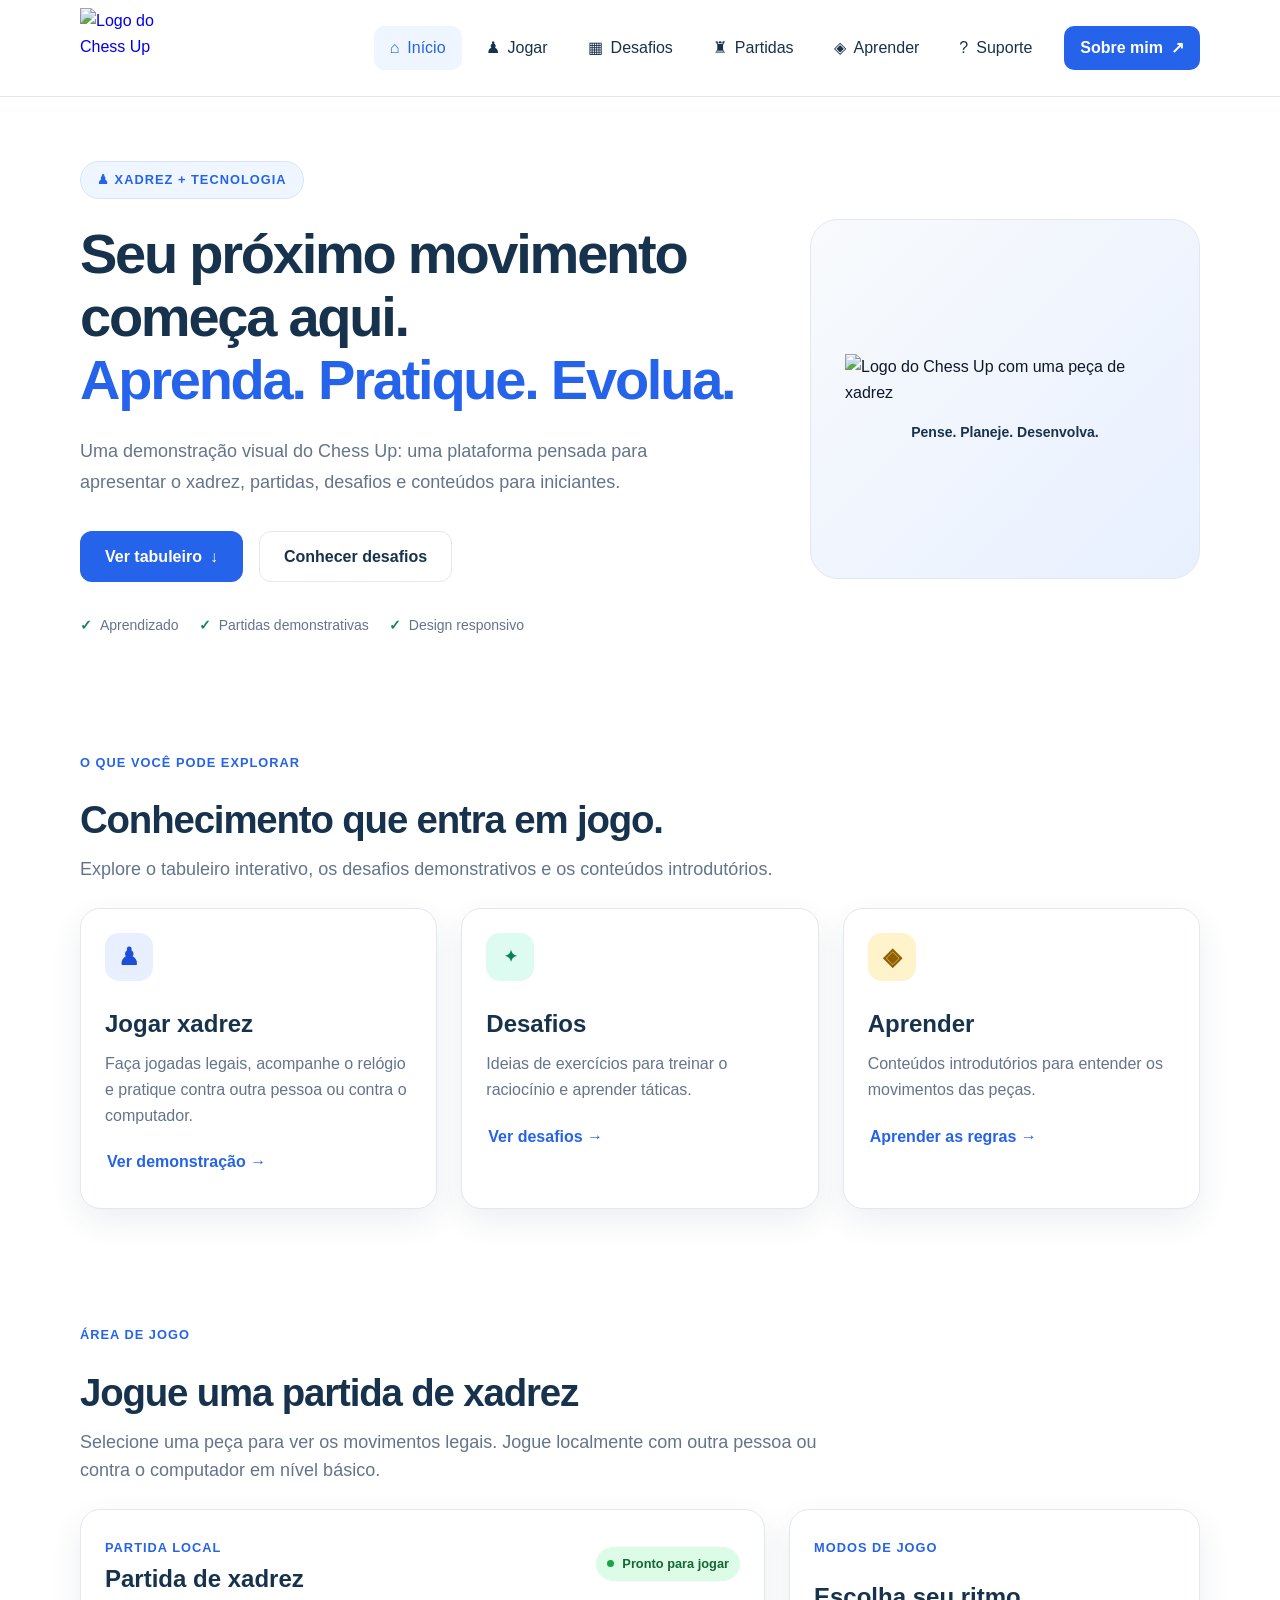
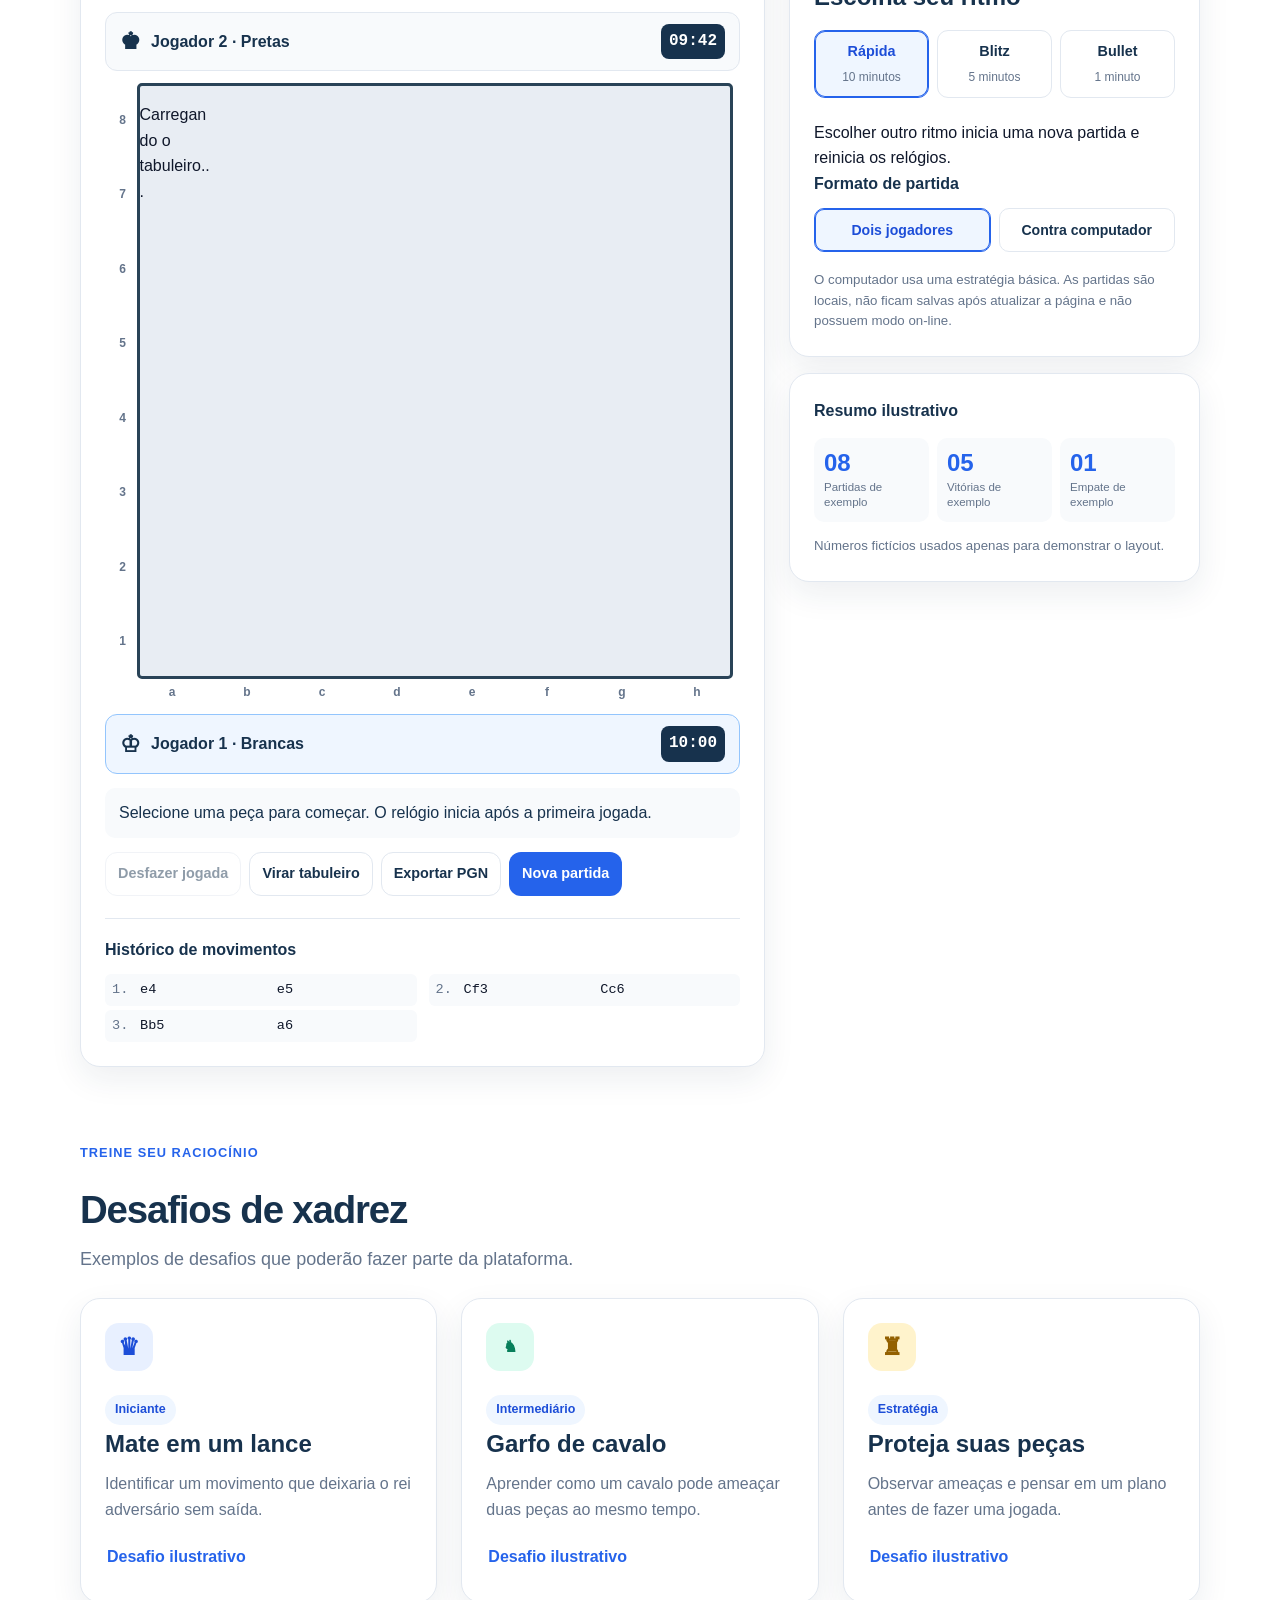
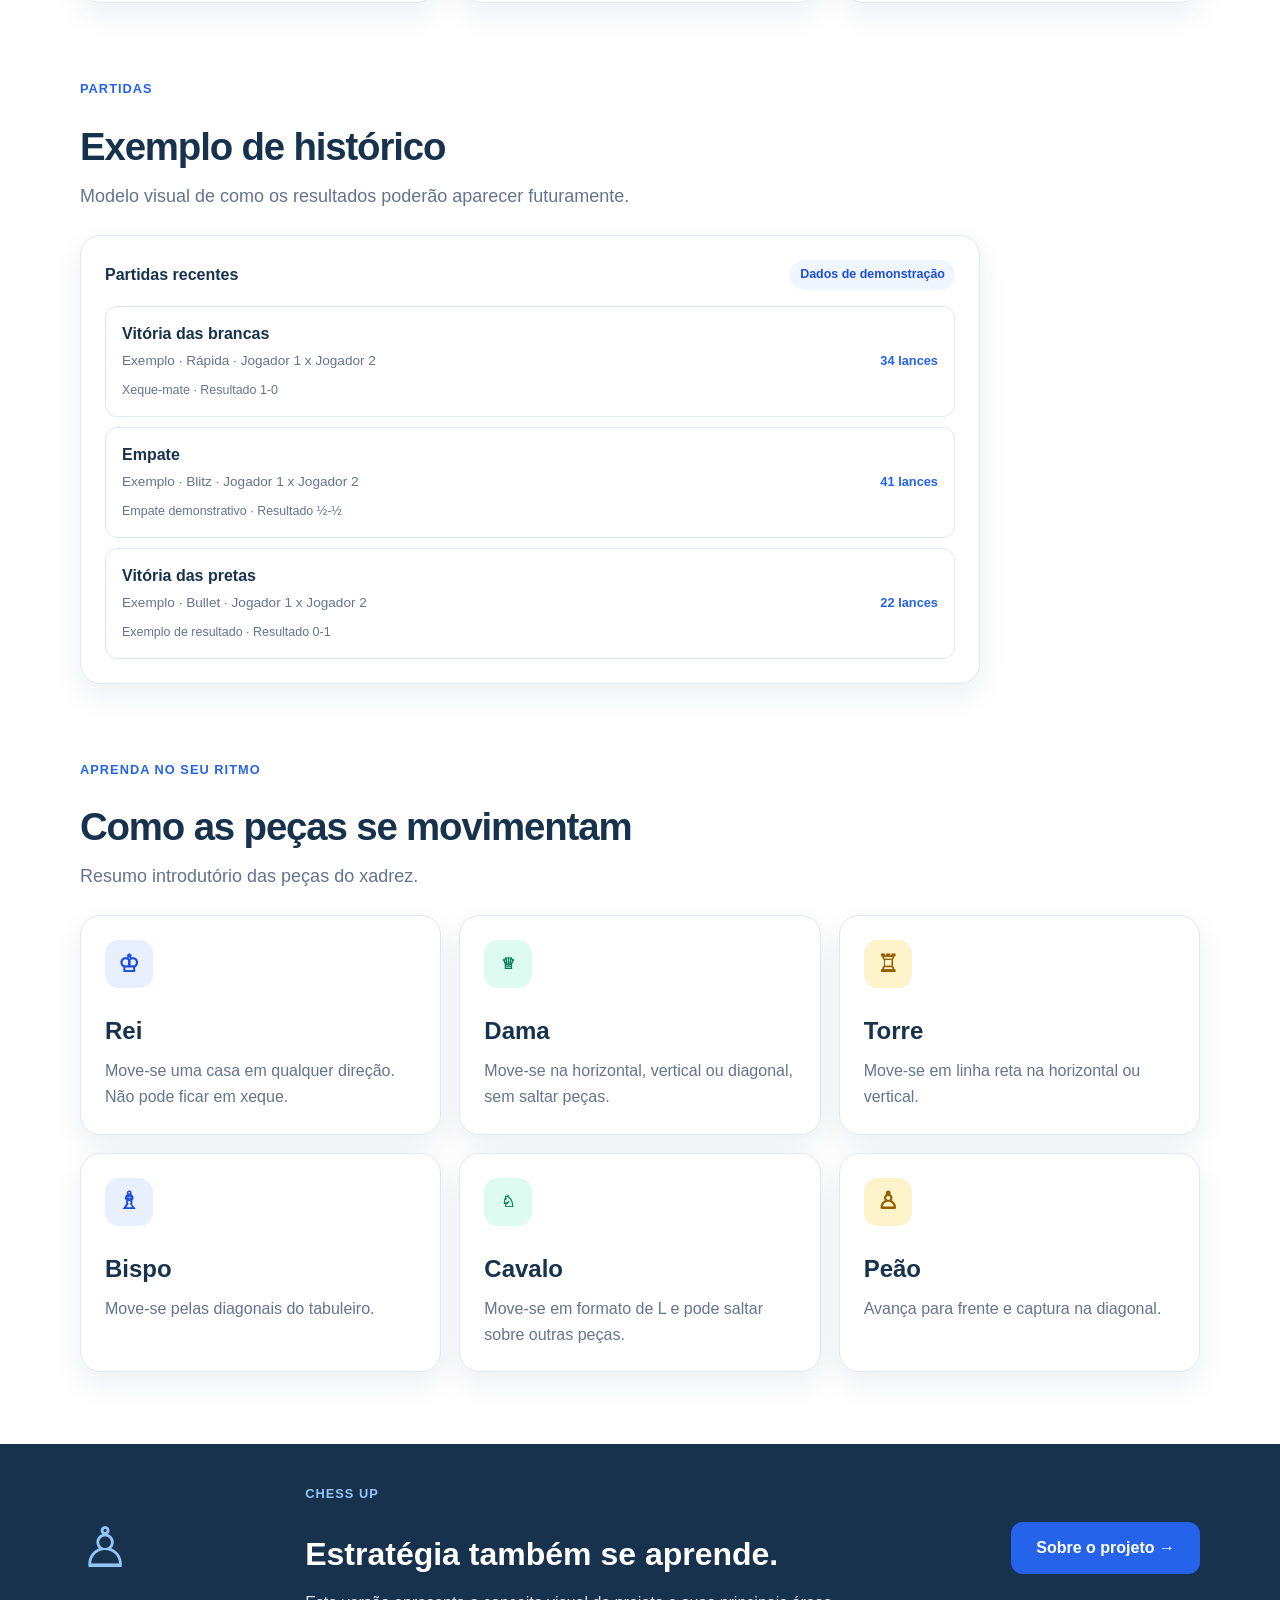
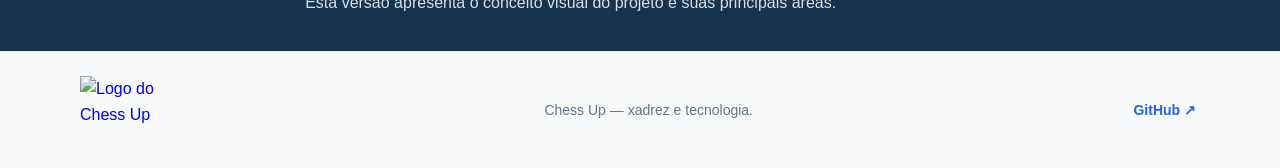
==== commit b4095218: "Integra tabuleiro interativo na página inicial" ====
--- a/home.html
+++ b/home.html
@@ -3,7 +3,7 @@
 <head>
     <meta charset="UTF-8">
     <meta name="viewport" content="width=device-width, initial-scale=1.0">
-    <meta name="description" content="Chess Up: demonstração visual de uma plataforma de xadrez para aprender, praticar e evoluir.">
+    <meta name="description" content="Chess Up: jogue xadrez no navegador, pratique e evolua.">
     <title>Chess Up | Aprenda, pratique e evolua</title>
     <link rel="stylesheet" href="style.css">
 </head>
@@ -53,13 +53,13 @@
         <div class="section-heading">
             <span class="section-label">O que você pode explorar</span>
             <h2>Conhecimento que entra em jogo.</h2>
-            <p>As áreas abaixo representam as funcionalidades previstas para o projeto.</p>
+            <p>Explore o tabuleiro interativo, os desafios demonstrativos e os conteúdos introdutórios.</p>
         </div>
         <div class="feature-grid">
             <article class="feature-card">
                 <div class="feature-icon icon-blue" aria-hidden="true">♟</div>
                 <h3>Jogar xadrez</h3>
-                <p>Uma prévia visual da área de jogo e do tabuleiro de xadrez.</p>
+                <p>Faça jogadas legais, acompanhe o relógio e pratique contra outra pessoa ou contra o computador.</p>
                 <a class="text-link" href="#tabuleiro">Ver demonstração →</a>
             </article>
             <article class="feature-card">
@@ -80,14 +80,14 @@
     <section class="content-section container" id="tabuleiro">
         <div class="section-heading">
             <span class="section-label">Área de jogo</span>
-            <h2>Tabuleiro demonstrativo</h2>
-            <p>Esta é uma prévia visual do tabuleiro. As peças e os controles são ilustrativos e não executam movimentos.</p>
+            <h2>Jogue uma partida de xadrez</h2>
+            <p>Selecione uma peça para ver os movimentos legais. Jogue localmente com outra pessoa ou contra o computador em nível básico.</p>
         </div>
         <div class="game-layout">
             <article class="panel board-panel">
                 <div class="panel-heading">
-                    <div><span class="section-label">TELA DE DEMONSTRAÇÃO</span><h2>Partida de xadrez</h2></div>
-                    <span class="status-badge">Exemplo visual</span>
+                    <div><span class="section-label">PARTIDA LOCAL</span><h2>Partida de xadrez</h2></div>
+                    <span class="status-badge">Pronto para jogar</span>
                 </div>
                 <div class="player-bar">
                     <span class="player-label"><span aria-hidden="true">♚</span><span>Jogador 2 · Pretas</span></span>
@@ -95,71 +95,8 @@
                 </div>
                 <div class="board-frame">
                     <div class="board-ranks" aria-hidden="true"><span>8</span><span>7</span><span>6</span><span>5</span><span>4</span><span>3</span><span>2</span><span>1</span></div>
-                    <div class="chessboard" role="img" aria-label="Tabuleiro ilustrativo de xadrez com peças na posição inicial e algumas casas destacadas">
-                    <div class="square square-light piece-black" role="img" aria-label="a8, peça preta">♜</div>
-                    <div class="square square-dark piece-black" role="img" aria-label="b8, peça preta">♞</div>
-                    <div class="square square-light piece-black" role="img" aria-label="c8, peça preta">♝</div>
-                    <div class="square square-dark piece-black" role="img" aria-label="d8, peça preta">♛</div>
-                    <div class="square square-light piece-black" role="img" aria-label="e8, peça preta">♚</div>
-                    <div class="square square-dark piece-black" role="img" aria-label="f8, peça preta">♝</div>
-                    <div class="square square-light piece-black" role="img" aria-label="g8, peça preta">♞</div>
-                    <div class="square square-dark piece-black" role="img" aria-label="h8, peça preta">♜</div>
-                    <div class="square square-dark piece-black" role="img" aria-label="a7, peça preta">♟</div>
-                    <div class="square square-light piece-black" role="img" aria-label="b7, peça preta">♟</div>
-                    <div class="square square-dark piece-black" role="img" aria-label="c7, peça preta">♟</div>
-                    <div class="square square-light piece-black" role="img" aria-label="d7, peça preta">♟</div>
-                    <div class="square square-dark piece-black" role="img" aria-label="e7, peça preta">♟</div>
-                    <div class="square square-light piece-black" role="img" aria-label="f7, peça preta">♟</div>
-                    <div class="square square-dark piece-black" role="img" aria-label="g7, peça preta">♟</div>
-                    <div class="square square-light piece-black" role="img" aria-label="h7, peça preta">♟</div>
-                    <div class="square square-light" role="img" aria-label="a6, casa vazia"></div>
-                    <div class="square square-dark" role="img" aria-label="b6, casa vazia"></div>
-                    <div class="square square-light" role="img" aria-label="c6, casa vazia"></div>
-                    <div class="square square-dark" role="img" aria-label="d6, casa vazia"></div>
-                    <div class="square square-light" role="img" aria-label="e6, casa vazia"></div>
-                    <div class="square square-dark" role="img" aria-label="f6, casa vazia"></div>
-                    <div class="square square-light" role="img" aria-label="g6, casa vazia"></div>
-                    <div class="square square-dark" role="img" aria-label="h6, casa vazia"></div>
-                    <div class="square square-dark" role="img" aria-label="a5, casa vazia"></div>
-                    <div class="square square-light" role="img" aria-label="b5, casa vazia"></div>
-                    <div class="square square-dark" role="img" aria-label="c5, casa vazia"></div>
-                    <div class="square square-light piece-black last-move" role="img" aria-label="d5, peça preta">♟</div>
-                    <div class="square square-dark" role="img" aria-label="e5, casa vazia"></div>
-                    <div class="square square-light" role="img" aria-label="f5, casa vazia"></div>
-                    <div class="square square-dark" role="img" aria-label="g5, casa vazia"></div>
-                    <div class="square square-light" role="img" aria-label="h5, casa vazia"></div>
-                    <div class="square square-light" role="img" aria-label="a4, casa vazia"></div>
-                    <div class="square square-dark" role="img" aria-label="b4, casa vazia"></div>
-                    <div class="square square-light" role="img" aria-label="c4, casa vazia"></div>
-                    <div class="square square-dark piece-white last-move" role="img" aria-label="d4, peça branca">♙</div>
-                    <div class="square square-light selected" role="img" aria-label="e4, casa vazia"></div>
-                    <div class="square square-dark" role="img" aria-label="f4, casa vazia"></div>
-                    <div class="square square-light" role="img" aria-label="g4, casa vazia"></div>
-                    <div class="square square-dark" role="img" aria-label="h4, casa vazia"></div>
-                    <div class="square square-dark" role="img" aria-label="a3, casa vazia"></div>
-                    <div class="square square-light" role="img" aria-label="b3, casa vazia"></div>
-                    <div class="square square-dark" role="img" aria-label="c3, casa vazia"></div>
-                    <div class="square square-light" role="img" aria-label="d3, casa vazia"></div>
-                    <div class="square square-dark" role="img" aria-label="e3, casa vazia"></div>
-                    <div class="square square-light" role="img" aria-label="f3, casa vazia"></div>
-                    <div class="square square-dark" role="img" aria-label="g3, casa vazia"></div>
-                    <div class="square square-light" role="img" aria-label="h3, casa vazia"></div>
-                    <div class="square square-light piece-white" role="img" aria-label="a2, peça branca">♙</div>
-                    <div class="square square-dark piece-white" role="img" aria-label="b2, peça branca">♙</div>
-                    <div class="square square-light piece-white" role="img" aria-label="c2, peça branca">♙</div>
-                    <div class="square square-dark" role="img" aria-label="d2, casa vazia"></div>
-                    <div class="square square-light piece-white" role="img" aria-label="e2, peça branca">♙</div>
-                    <div class="square square-dark piece-white" role="img" aria-label="f2, peça branca">♙</div>
-                    <div class="square square-light piece-white" role="img" aria-label="g2, peça branca">♙</div>
-                    <div class="square square-dark piece-white" role="img" aria-label="h2, peça branca">♙</div>
-                    <div class="square square-dark piece-white" role="img" aria-label="a1, peça branca">♖</div>
-                    <div class="square square-light piece-white" role="img" aria-label="b1, peça branca">♘</div>
-                    <div class="square square-dark piece-white" role="img" aria-label="c1, peça branca">♗</div>
-                    <div class="square square-light piece-white" role="img" aria-label="d1, peça branca">♕</div>
-                    <div class="square square-dark piece-white" role="img" aria-label="e1, peça branca">♔</div>
-                    <div class="square square-light piece-white" role="img" aria-label="f1, peça branca">♗</div>
-                    <div class="square square-dark piece-white" role="img" aria-label="g1, peça branca">♘</div>
-                    <div class="square square-light piece-white" role="img" aria-label="h1, peça branca">♖</div>
+                    <div class="chessboard" role="group" aria-label="Tabuleiro interativo do Chess Up">
+                        <p>Carregando o tabuleiro...</p>
                     </div>
                 </div>
                 <div class="board-files" aria-hidden="true"><span></span><span>a</span><span>b</span><span>c</span><span>d</span><span>e</span><span>f</span><span>g</span><span>h</span></div>
@@ -167,14 +104,15 @@
                     <span class="player-label"><span aria-hidden="true">♔</span><span>Jogador 1 · Brancas</span></span>
                     <strong class="clock">10:00</strong>
                 </div>
-                <p class="board-note">Demonstração estática: seleção de casas, relógio e peças não são interativos nesta versão.</p>
+                <p class="board-note" aria-live="polite">Selecione uma peça para começar. O relógio inicia após a primeira jogada.</p>
                 <div class="game-actions">
-                    <span class="button button-secondary">Desfazer jogada</span>
-                    <span class="button button-secondary">Virar tabuleiro</span>
-                    <span class="button button-outline">Exportar PGN</span>
+                    <button class="button button-secondary" type="button" data-action="undo" disabled>Desfazer jogada</button>
+                    <button class="button button-secondary" type="button" data-action="flip">Virar tabuleiro</button>
+                    <button class="button button-outline" type="button" data-action="export">Exportar PGN</button>
+                    <button class="button button-primary" type="button" data-action="new-game">Nova partida</button>
                 </div>
                 <div class="move-history">
-                    <h3>Exemplo de histórico de movimentos</h3>
+                    <h3>Histórico de movimentos</h3>
                     <ol class="move-list">
                         <li class="move-pair"><span class="move-number">1.</span><span>e4</span><span>e5</span></li>
                         <li class="move-pair"><span class="move-number">2.</span><span>Cf3</span><span>Cc6</span></li>
@@ -188,17 +126,17 @@
                     <span class="section-label">MODOS DE JOGO</span>
                     <h2>Escolha seu ritmo</h2>
                     <div class="mode-select">
-                        <div class="mode-option is-selected"><strong>Rápida</strong><small>10 minutos</small></div>
-                        <div class="mode-option"><strong>Blitz</strong><small>5 minutos</small></div>
-                        <div class="mode-option"><strong>Bullet</strong><small>1 minuto</small></div>
-                    </div>
-                    <div class="demo-note">Opções ilustrativas — a seleção de modo não inicia uma partida.</div>
+                        <button class="mode-option is-selected" type="button" data-mode="rapid" data-minutes="10"><strong>Rápida</strong><small>10 minutos</small></button>
+                        <button class="mode-option" type="button" data-mode="blitz" data-minutes="5"><strong>Blitz</strong><small>5 minutos</small></button>
+                        <button class="mode-option" type="button" data-mode="bullet" data-minutes="1"><strong>Bullet</strong><small>1 minuto</small></button>
+                    </div>
+                    <div class="demo-note">Escolher outro ritmo inicia uma nova partida e reinicia os relógios.</div>
                     <h3>Formato de partida</h3>
                     <div class="opponent-select">
-                        <div class="opponent-option is-selected">Dois jogadores</div>
-                        <div class="opponent-option">Contra computador</div>
-                    </div>
-                    <p class="small-note">A versão atual apresenta a interface planejada para o projeto. Partidas reais e o modo contra computador não estão implementados nesta tela.</p>
+                        <button class="opponent-option is-selected" type="button" data-opponent="local">Dois jogadores</button>
+                        <button class="opponent-option" type="button" data-opponent="computer">Contra computador</button>
+                    </div>
+                    <p class="small-note">O computador usa uma estratégia básica. As partidas são locais, não ficam salvas após atualizar a página e não possuem modo on-line.</p>
                 </article>
                 <article class="panel stats-panel">
                     <h3>Resumo ilustrativo</h3>
@@ -286,5 +224,6 @@
         <a class="footer-github" href="https://github.com/IsacNeves11" target="_blank" rel="noopener noreferrer">GitHub ↗</a>
     </div>
 </footer>
+<script type="module" src="script.js"></script>
 </body>
 </html>
